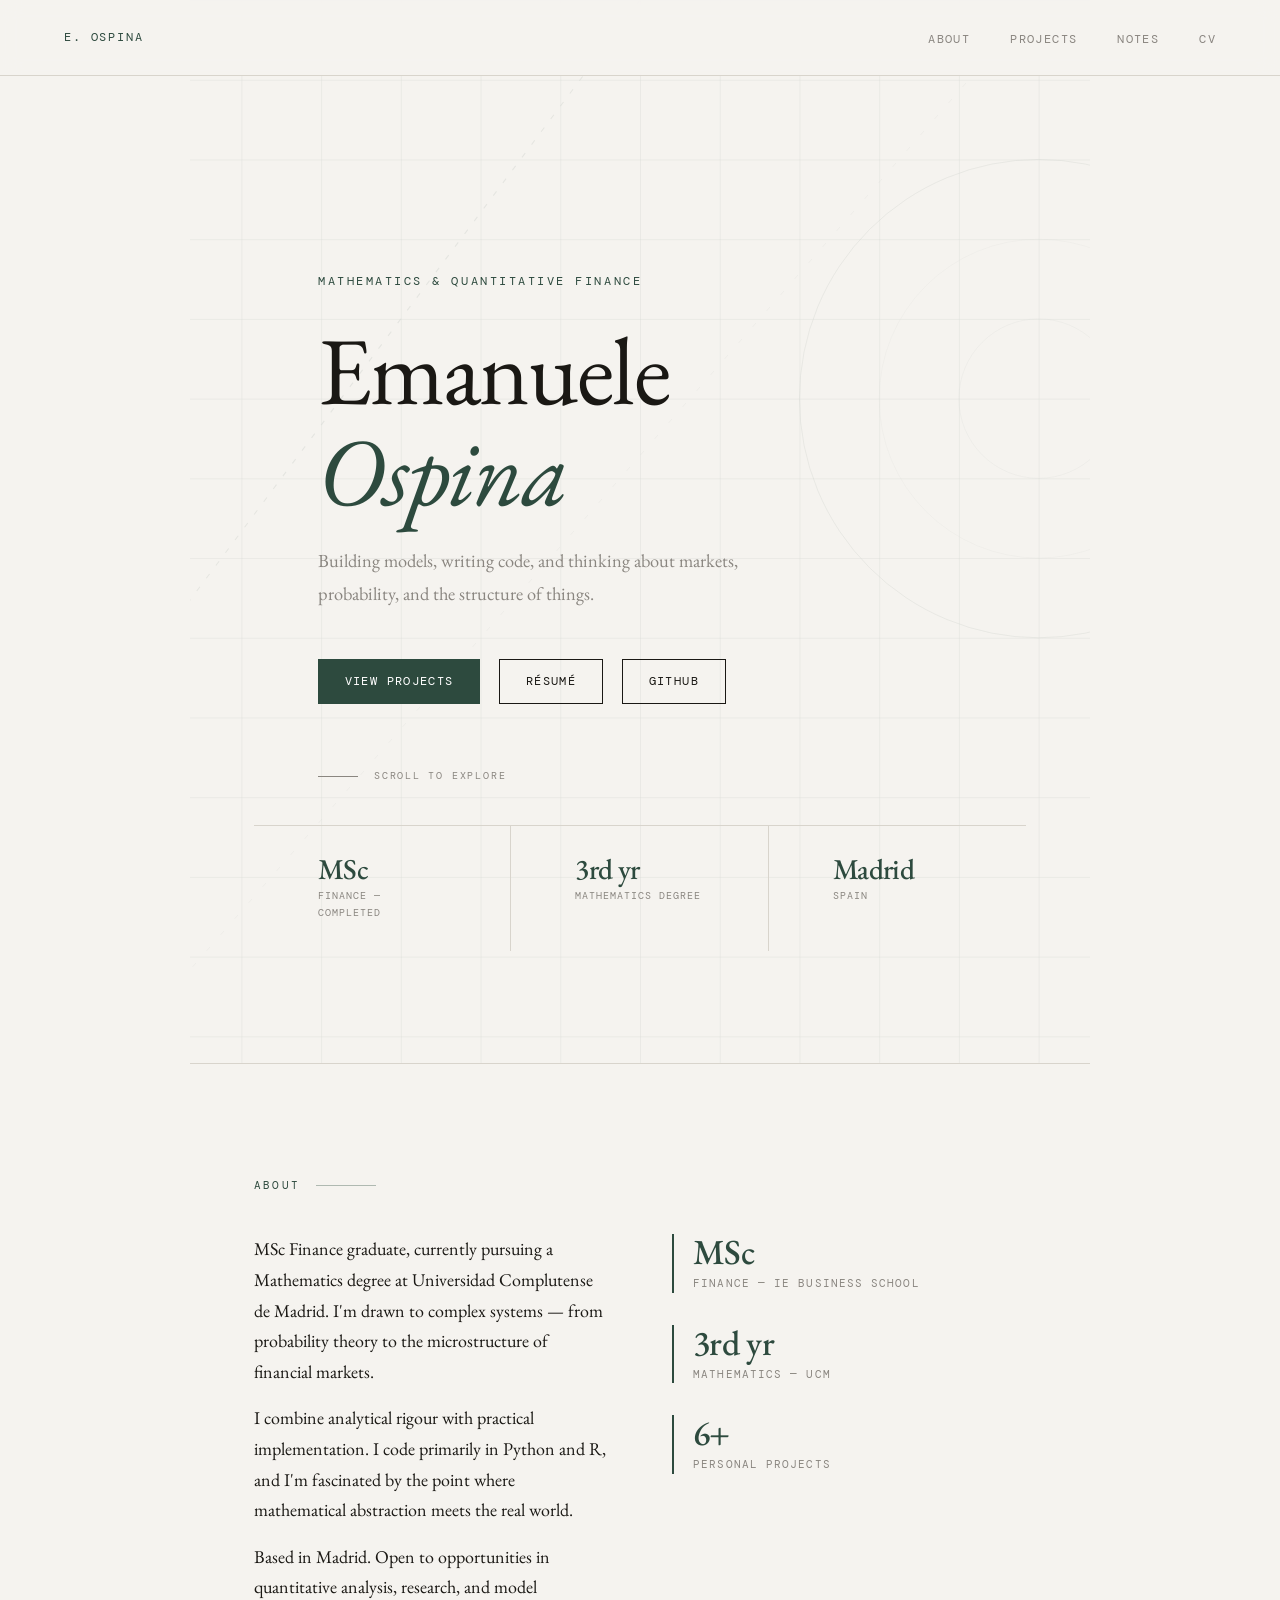
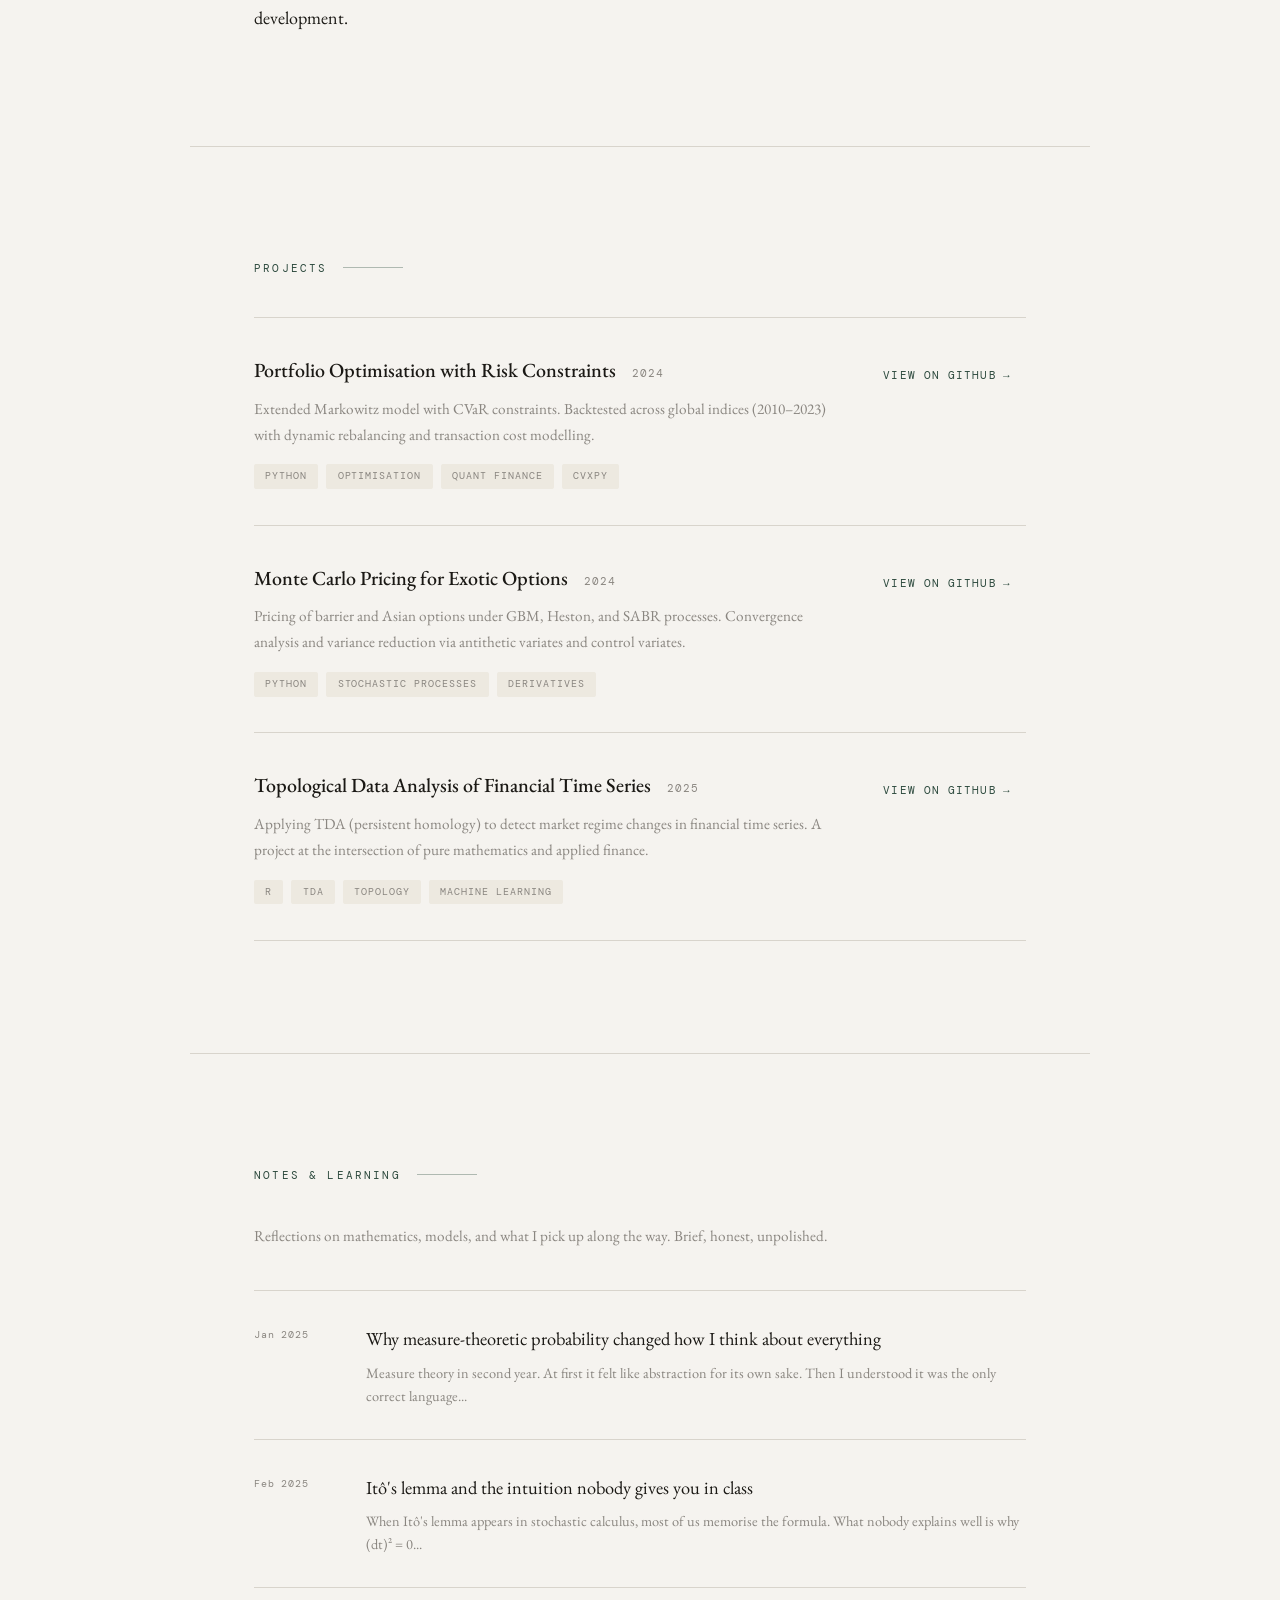
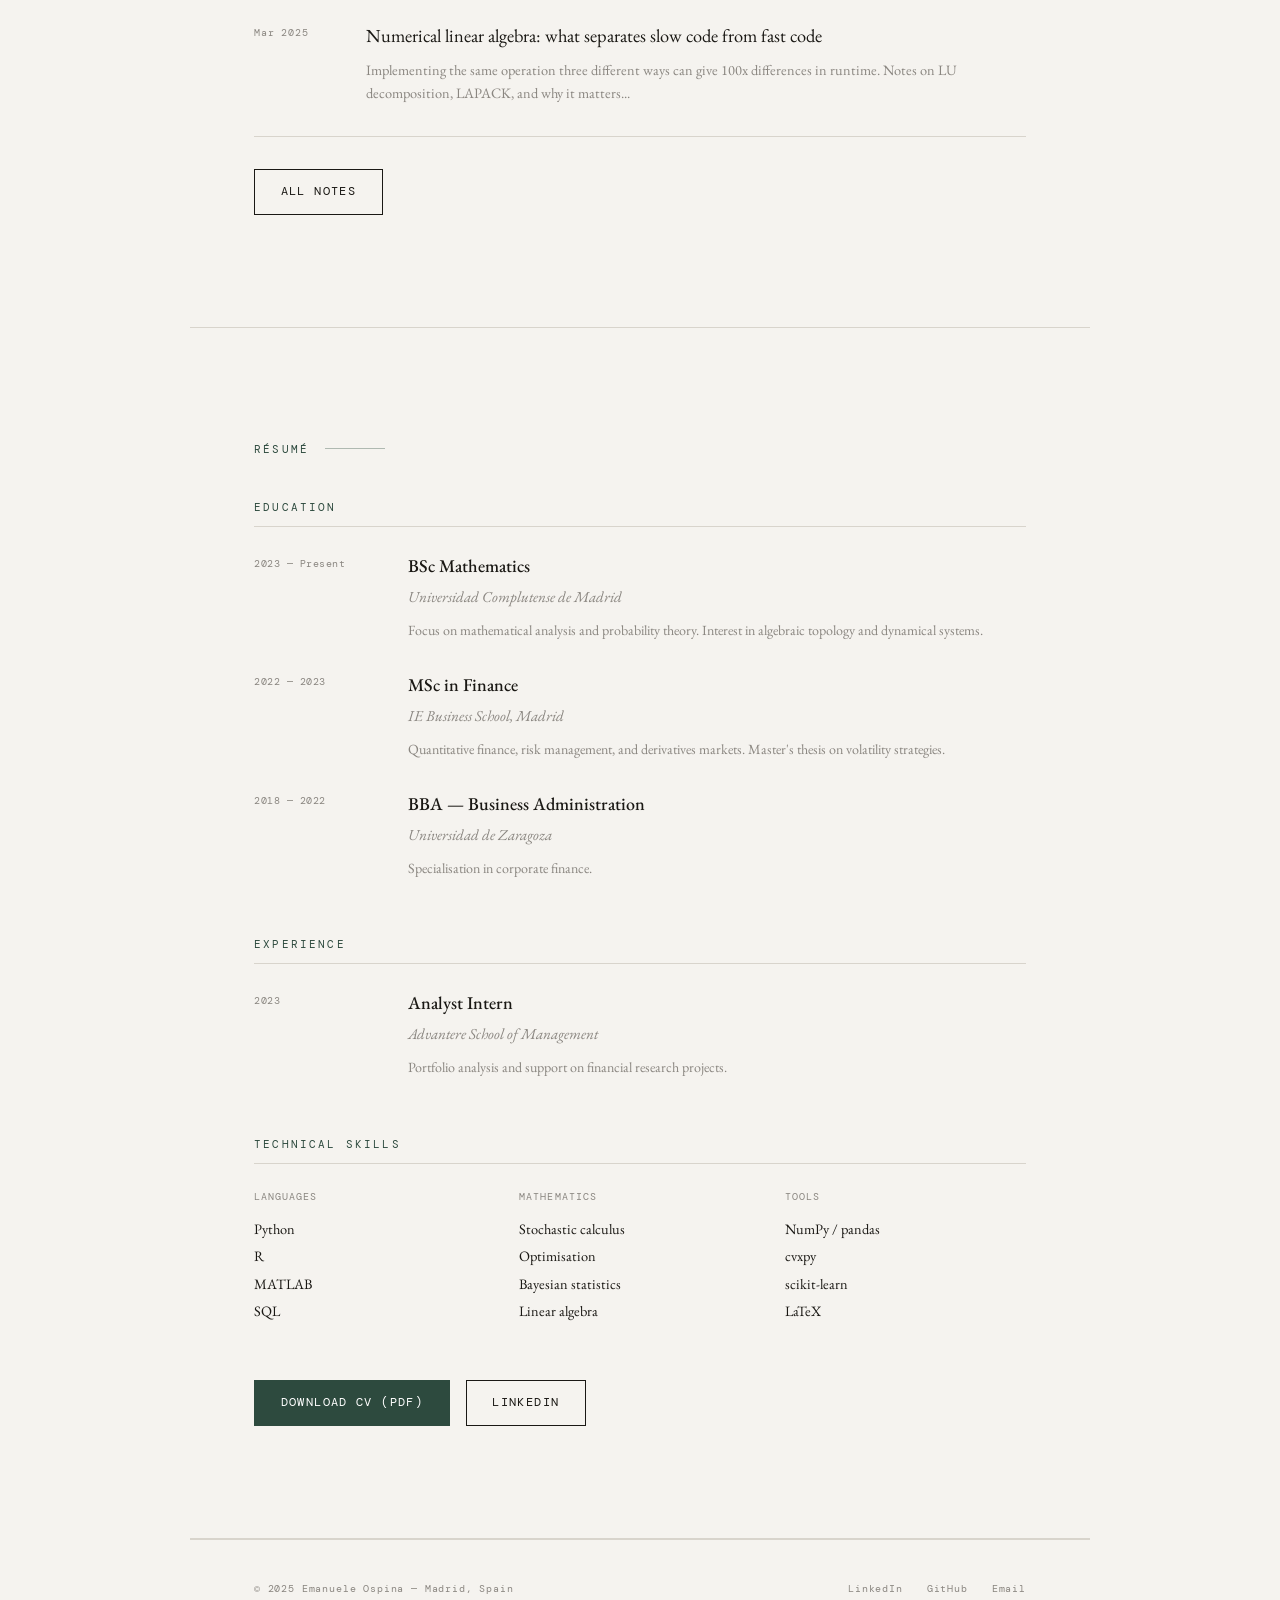
==== index.html @ dd85fdaf "Add files via upload" ====
<!DOCTYPE html>
<html lang="en">
<head>
  <meta charset="UTF-8" />
  <meta name="viewport" content="width=device-width, initial-scale=1.0" />
  <title>Emanuele Ospina — Portfolio</title>
  <link rel="preconnect" href="https://fonts.googleapis.com" />
  <link rel="preconnect" href="https://fonts.gstatic.com" crossorigin />
  <link href="https://fonts.googleapis.com/css2?family=EB+Garamond:ital,wght@0,400;0,500;1,400&family=DM+Mono:wght@300;400&display=swap" rel="stylesheet" />

  <style>
    :root {
      --bg: #f5f3ef;
      --ink: #1a1814;
      --muted: #8a8680;
      --accent: #2d4a3e;
      --border: #d8d4cc;
      --tag-bg: #ede9e0;
    }

    *, *::before, *::after { box-sizing: border-box; margin: 0; padding: 0; }
    html { scroll-behavior: smooth; }

    body {
      background: var(--bg);
      color: var(--ink);
      font-family: 'EB Garamond', Georgia, serif;
      font-size: 18px;
      line-height: 1.7;
      overflow-x: hidden;
    }

    /* ── NAV ── */
    nav {
      position: fixed;
      top: 0; left: 0; right: 0;
      z-index: 100;
      display: flex;
      justify-content: space-between;
      align-items: center;
      padding: 1.4rem 4rem;
      background: rgba(245,243,239,0.88);
      backdrop-filter: blur(10px);
      border-bottom: 1px solid var(--border);
    }

    .nav-logo {
      font-family: 'DM Mono', monospace;
      font-size: 0.78rem;
      letter-spacing: 0.15em;
      text-transform: uppercase;
      color: var(--accent);
      text-decoration: none;
    }

    .nav-links { display: flex; gap: 2.5rem; list-style: none; }

    .nav-links a {
      font-family: 'DM Mono', monospace;
      font-size: 0.72rem;
      letter-spacing: 0.12em;
      text-transform: uppercase;
      color: var(--muted);
      text-decoration: none;
      transition: color 0.25s;
    }

    .nav-links a:hover { color: var(--ink); }

    /* ── HERO ── */
    #hero {
      min-height: 100vh;
      display: grid;
      grid-template-rows: 1fr auto;
      position: relative;
      overflow: hidden;
    }

    .hero-bg {
      position: absolute;
      inset: 0;
      pointer-events: none;
      z-index: 0;
    }

    .hero-bg svg {
      width: 100%;
      height: 100%;
      opacity: 0.16;
    }

    .math-float {
      position: absolute;
      font-family: 'EB Garamond', serif;
      font-style: italic;
      color: var(--accent);
      opacity: 0;
      pointer-events: none;
      animation: floatUp 18s infinite ease-in-out;
      user-select: none;
    }

    @keyframes floatUp {
      0%   { opacity: 0; transform: translateY(0) rotate(-3deg); }
      15%  { opacity: 0.13; }
      80%  { opacity: 0.07; }
      100% { opacity: 0; transform: translateY(-110px) rotate(3deg); }
    }

    .hero-content {
      position: relative;
      z-index: 1;
      display: flex;
      flex-direction: column;
      justify-content: center;
      padding: 10rem 4rem 4rem;
      max-width: 900px;
      margin: 0 auto;
      width: 100%;
    }

    .hero-eyebrow {
      font-family: 'DM Mono', monospace;
      font-size: 0.72rem;
      letter-spacing: 0.22em;
      text-transform: uppercase;
      color: var(--accent);
      margin-bottom: 1.8rem;
      opacity: 0;
      animation: fadeUp 0.8s 0.2s forwards;
    }

    .hero-name {
      font-size: clamp(3.4rem, 7.5vw, 6rem);
      font-weight: 400;
      line-height: 1.05;
      letter-spacing: -0.02em;
      margin-bottom: 1.4rem;
      opacity: 0;
      animation: fadeUp 0.9s 0.4s forwards;
    }

    .hero-name em { font-style: italic; color: var(--accent); }

    .hero-desc {
      font-size: 1.15rem;
      color: var(--muted);
      max-width: 500px;
      line-height: 1.8;
      margin-bottom: 3rem;
      opacity: 0;
      animation: fadeUp 0.9s 0.6s forwards;
    }

    .hero-links {
      display: flex;
      gap: 1.2rem;
      flex-wrap: wrap;
      opacity: 0;
      animation: fadeUp 0.9s 0.8s forwards;
    }

    .hero-scroll {
      position: relative;
      z-index: 1;
      padding: 0 4rem 2.5rem;
      max-width: 900px;
      margin: 0 auto;
      width: 100%;
      opacity: 0;
      animation: fadeIn 1s 1.4s forwards;
    }

    .scroll-line { display: flex; align-items: center; gap: 1rem; }

    .scroll-bar {
      width: 40px;
      height: 1px;
      background: var(--muted);
      position: relative;
      overflow: hidden;
    }

    .scroll-bar::after {
      content: '';
      position: absolute;
      top: 0; left: -100%;
      width: 100%; height: 100%;
      background: var(--accent);
      animation: slideBar 2s 1.6s infinite;
    }

    @keyframes slideBar {
      0%   { left: -100%; }
      100% { left: 100%; }
    }

    .scroll-text {
      font-family: 'DM Mono', monospace;
      font-size: 0.62rem;
      letter-spacing: 0.18em;
      text-transform: uppercase;
      color: var(--muted);
    }

    .hero-stats {
      position: relative;
      z-index: 1;
      border-top: 1px solid var(--border);
      display: grid;
      grid-template-columns: repeat(3, 1fr);
      max-width: 900px;
      margin: 0 auto;
      width: 100%;
      opacity: 0;
      animation: fadeIn 1s 1.1s forwards;
    }

    .hero-stat {
      padding: 1.8rem 4rem;
      border-right: 1px solid var(--border);
    }

    .hero-stat:last-child { border-right: none; }

    .hero-stat-num {
      font-size: 1.8rem;
      font-weight: 500;
      color: var(--accent);
      letter-spacing: -0.02em;
      line-height: 1;
      margin-bottom: 0.3rem;
    }

    .hero-stat-label {
      font-family: 'DM Mono', monospace;
      font-size: 0.62rem;
      letter-spacing: 0.1em;
      text-transform: uppercase;
      color: var(--muted);
    }

    @keyframes fadeUp {
      from { opacity: 0; transform: translateY(20px); }
      to   { opacity: 1; transform: translateY(0); }
    }

    @keyframes fadeIn {
      from { opacity: 0; }
      to   { opacity: 1; }
    }

    /* ── SECTIONS ── */
    section {
      padding: 7rem 4rem;
      max-width: 900px;
      margin: 0 auto;
    }

    .label {
      font-family: 'DM Mono', monospace;
      font-size: 0.68rem;
      letter-spacing: 0.2em;
      text-transform: uppercase;
      color: var(--accent);
      margin-bottom: 2.5rem;
      display: flex;
      align-items: center;
      gap: 1rem;
    }

    .label::after {
      content: '';
      display: block;
      height: 1px;
      width: 60px;
      background: var(--accent);
      opacity: 0.35;
    }

    .divider {
      border: none;
      border-top: 1px solid var(--border);
      max-width: 900px;
      margin: 0 auto;
    }

    /* ── ABOUT ── */
    .about-grid {
      display: grid;
      grid-template-columns: 1fr 1fr;
      gap: 4rem;
      align-items: start;
    }

    .about-text p { margin-bottom: 1rem; }
    .about-text p:last-child { margin-bottom: 0; }

    .about-stats { display: flex; flex-direction: column; gap: 2rem; }

    .stat-item { border-left: 2px solid var(--accent); padding-left: 1.2rem; }

    .stat-num {
      font-size: 2.2rem;
      font-weight: 500;
      line-height: 1;
      color: var(--accent);
      letter-spacing: -0.02em;
    }

    .stat-label {
      font-family: 'DM Mono', monospace;
      font-size: 0.68rem;
      letter-spacing: 0.1em;
      text-transform: uppercase;
      color: var(--muted);
      margin-top: 0.3rem;
    }

    /* ── PROJECTS ── */
    .projects-list { display: flex; flex-direction: column; }

    .project-card {
      border-top: 1px solid var(--border);
      padding: 2.2rem 0;
      display: grid;
      grid-template-columns: 1fr auto;
      gap: 2rem;
      align-items: start;
    }

    .project-card:last-child { border-bottom: 1px solid var(--border); }
    .project-card:hover .project-title { color: var(--accent); }

    .project-header {
      display: flex;
      align-items: baseline;
      gap: 1rem;
      margin-bottom: 0.6rem;
      flex-wrap: wrap;
    }

    .project-title { font-size: 1.25rem; font-weight: 500; transition: color 0.2s; }

    .project-year {
      font-family: 'DM Mono', monospace;
      font-size: 0.68rem;
      color: var(--muted);
      letter-spacing: 0.1em;
    }

    .project-desc { color: var(--muted); font-size: 0.95rem; line-height: 1.7; margin-bottom: 1rem; }

    .tags { display: flex; gap: 0.5rem; flex-wrap: wrap; }

    .tag {
      font-family: 'DM Mono', monospace;
      font-size: 0.62rem;
      letter-spacing: 0.1em;
      text-transform: uppercase;
      padding: 0.25rem 0.7rem;
      background: var(--tag-bg);
      color: var(--muted);
      border-radius: 2px;
    }

    .project-link {
      font-family: 'DM Mono', monospace;
      font-size: 0.68rem;
      letter-spacing: 0.1em;
      text-transform: uppercase;
      color: var(--accent);
      text-decoration: none;
      white-space: nowrap;
      margin-top: 0.3rem;
      display: inline-flex;
      align-items: center;
      gap: 0.4rem;
      border: 1px solid transparent;
      padding: 0.45rem 0.9rem;
      transition: all 0.2s;
    }

    .project-link:hover { gap: 0.8rem; border-color: var(--accent); }
    .project-link::after { content: '→'; }

    /* ── WRITINGS ── */
    .writings-list { display: flex; flex-direction: column; }

    .writing-card {
      border-top: 1px solid var(--border);
      padding: 2rem 0;
      display: grid;
      grid-template-columns: auto 1fr;
      gap: 2rem;
      align-items: start;
      cursor: pointer;
      transition: padding-left 0.25s;
    }

    .writing-card:hover { padding-left: 0.6rem; }
    .writing-card:last-child { border-bottom: 1px solid var(--border); }

    .writing-date {
      font-family: 'DM Mono', monospace;
      font-size: 0.65rem;
      letter-spacing: 0.08em;
      color: var(--muted);
      white-space: nowrap;
      padding-top: 0.2rem;
      min-width: 80px;
    }

    .writing-title { font-size: 1.15rem; font-weight: 400; margin-bottom: 0.4rem; transition: color 0.2s; }
    .writing-card:hover .writing-title { color: var(--accent); }
    .writing-excerpt { font-size: 0.9rem; color: var(--muted); line-height: 1.6; }

    /* ── MODAL ── */
    .modal-overlay {
      position: fixed;
      inset: 0;
      background: rgba(26,24,20,0.65);
      z-index: 200;
      display: flex;
      align-items: center;
      justify-content: center;
      padding: 2rem;
      opacity: 0;
      pointer-events: none;
      transition: opacity 0.3s;
    }

    .modal-overlay.open { opacity: 1; pointer-events: all; }

    .modal {
      background: var(--bg);
      max-width: 680px;
      width: 100%;
      max-height: 82vh;
      overflow-y: auto;
      padding: 3.5rem;
      position: relative;
      transform: translateY(24px);
      transition: transform 0.3s;
    }

    .modal-overlay.open .modal { transform: translateY(0); }

    .modal-close {
      position: absolute;
      top: 1.5rem; right: 1.5rem;
      background: none;
      border: none;
      font-family: 'DM Mono', monospace;
      font-size: 0.7rem;
      letter-spacing: 0.1em;
      text-transform: uppercase;
      color: var(--muted);
      cursor: pointer;
      transition: color 0.2s;
    }

    .modal-close:hover { color: var(--ink); }
    .modal-label { font-family: 'DM Mono', monospace; font-size: 0.65rem; letter-spacing: 0.15em; text-transform: uppercase; color: var(--accent); margin-bottom: 0.8rem; }
    .modal-title { font-size: 2rem; font-weight: 400; margin-bottom: 0.5rem; line-height: 1.2; }
    .modal-meta { font-family: 'DM Mono', monospace; font-size: 0.65rem; color: var(--muted); margin-bottom: 2rem; letter-spacing: 0.08em; }
    .modal-body { font-size: 1rem; line-height: 1.8; color: var(--ink); }
    .modal-body p { margin-bottom: 1rem; }
    .modal-body h3 { font-size: 1.1rem; font-weight: 500; margin: 1.8rem 0 0.6rem; }

    /* ── CV ── */
    .cv-section { margin-bottom: 3.5rem; }

    .cv-section-title {
      font-family: 'DM Mono', monospace;
      font-size: 0.68rem;
      letter-spacing: 0.2em;
      text-transform: uppercase;
      color: var(--accent);
      border-bottom: 1px solid var(--border);
      padding-bottom: 0.6rem;
      margin-bottom: 1.5rem;
    }

    .cv-entry { display: grid; grid-template-columns: 130px 1fr; gap: 1.5rem; margin-bottom: 1.8rem; }
    .cv-period { font-family: 'DM Mono', monospace; font-size: 0.65rem; color: var(--muted); letter-spacing: 0.05em; padding-top: 0.2rem; }
    .cv-role { font-weight: 500; margin-bottom: 0.2rem; }
    .cv-org { font-style: italic; color: var(--muted); font-size: 0.95rem; margin-bottom: 0.5rem; }
    .cv-detail { font-size: 0.88rem; color: var(--muted); line-height: 1.6; }

    .skills-grid { display: grid; grid-template-columns: repeat(3, 1fr); gap: 1.5rem; }
    .skill-group-title { font-family: 'DM Mono', monospace; font-size: 0.65rem; letter-spacing: 0.1em; text-transform: uppercase; color: var(--muted); margin-bottom: 0.6rem; }
    .skill-list { font-size: 0.9rem; line-height: 1.9; color: var(--ink); }

    /* ── BUTTONS ── */
    .btn {
      font-family: 'DM Mono', monospace;
      font-size: 0.72rem;
      letter-spacing: 0.12em;
      text-transform: uppercase;
      padding: 0.75rem 1.6rem;
      border: 1px solid var(--ink);
      color: var(--ink);
      text-decoration: none;
      transition: all 0.25s;
      cursor: pointer;
      background: transparent;
      display: inline-block;
    }

    .btn:hover { background: var(--ink); color: var(--bg); }
    .btn.filled { background: var(--accent); border-color: var(--accent); color: #fff; }
    .btn.filled:hover { background: var(--ink); border-color: var(--ink); }

    /* ── FOOTER ── */
    footer {
      border-top: 1px solid var(--border);
      padding: 2.5rem 4rem;
      display: flex;
      justify-content: space-between;
      align-items: center;
      max-width: 900px;
      margin: 0 auto;
    }

    .footer-copy { font-family: 'DM Mono', monospace; font-size: 0.65rem; color: var(--muted); letter-spacing: 0.08em; }
    .footer-links { display: flex; gap: 1.5rem; }
    .footer-links a { font-family: 'DM Mono', monospace; font-size: 0.65rem; color: var(--muted); text-decoration: none; letter-spacing: 0.08em; transition: color 0.2s; }
    .footer-links a:hover { color: var(--ink); }

    /* ── REVEAL ── */
    .reveal { opacity: 0; transform: translateY(22px); transition: opacity 0.65s ease, transform 0.65s ease; }
    .reveal.visible { opacity: 1; transform: translateY(0); }

    /* ── RESPONSIVE ── */
    @media (max-width: 680px) {
      nav { padding: 1.2rem 1.5rem; }
      section { padding: 5rem 1.5rem; }
      .hero-content { padding: 9rem 1.5rem 2rem; }
      .hero-stats { grid-template-columns: 1fr 1fr; }
      .hero-stat { padding: 1.5rem; }
      .hero-stat:nth-child(3) { grid-column: span 2; }
      .hero-scroll { padding: 0 1.5rem 2rem; }
      .about-grid { grid-template-columns: 1fr; }
      .skills-grid { grid-template-columns: 1fr 1fr; }
      .cv-entry { grid-template-columns: 1fr; gap: 0.2rem; }
      footer { flex-direction: column; gap: 1rem; padding: 2rem 1.5rem; text-align: center; }
    }
  </style>
</head>
<body>

<!-- NAV -->
<nav>
  <a href="#hero" class="nav-logo">E. Ospina</a>
  <ul class="nav-links">
    <li><a href="#about">About</a></li>
    <li><a href="#projects">Projects</a></li>
    <li><a href="#notes">Notes</a></li>
    <li><a href="#cv">CV</a></li>
  </ul>
</nav>

<!-- HERO -->
<section id="hero">

  <div class="hero-bg">
    <svg viewBox="0 0 1200 800" preserveAspectRatio="xMidYMid slice" xmlns="http://www.w3.org/2000/svg">
      <defs>
        <pattern id="grid" width="60" height="60" patternUnits="userSpaceOnUse">
          <path d="M 60 0 L 0 0 0 60" fill="none" stroke="#2d4a3e" stroke-width="0.5"/>
        </pattern>
      </defs>
      <rect width="100%" height="100%" fill="url(#grid)" />
      <line x1="0" y1="800" x2="600" y2="0" stroke="#2d4a3e" stroke-width="0.8" stroke-dasharray="4 8" opacity="0.5"/>
      <line x1="200" y1="800" x2="900" y2="0" stroke="#2d4a3e" stroke-width="0.5" stroke-dasharray="4 12" opacity="0.3"/>
      <circle cx="900" cy="300" r="180" fill="none" stroke="#2d4a3e" stroke-width="0.6" opacity="0.5"/>
      <circle cx="900" cy="300" r="120" fill="none" stroke="#2d4a3e" stroke-width="0.4" opacity="0.3"/>
      <circle cx="900" cy="300" r="60"  fill="none" stroke="#2d4a3e" stroke-width="0.4" opacity="0.4"/>
    </svg>
  </div>

  <!-- Floating math symbols -->
  <div class="math-float" style="font-size:2.2rem; left:72%; top:30%; animation-delay:0s;  animation-duration:20s;">∫</div>
  <div class="math-float" style="font-size:1.6rem; left:80%; top:55%; animation-delay:4s;  animation-duration:22s;">σ</div>
  <div class="math-float" style="font-size:1.4rem; left:65%; top:65%; animation-delay:8s;  animation-duration:18s;">∂</div>
  <div class="math-float" style="font-size:2rem;   left:85%; top:20%; animation-delay:2s;  animation-duration:25s;">Σ</div>
  <div class="math-float" style="font-size:1.3rem; left:60%; top:45%; animation-delay:12s; animation-duration:19s;">μ</div>
  <div class="math-float" style="font-size:1.8rem; left:75%; top:75%; animation-delay:6s;  animation-duration:21s;">λ</div>
  <div class="math-float" style="font-size:1.2rem; left:88%; top:70%; animation-delay:10s; animation-duration:23s;">∇</div>

  <div class="hero-content">
    <div class="hero-eyebrow">Mathematics &amp; Quantitative Finance</div>
    <h1 class="hero-name">Emanuele<br><em>Ospina</em></h1>
    <p class="hero-desc">
      Building models, writing code, and thinking about markets, probability, and the structure of things.
    </p>
    <div class="hero-links">
      <a href="#projects" class="btn filled">View Projects</a>
      <a href="#cv" class="btn">Résumé</a>
      <a href="https://github.com/manu7zgz" target="_blank" class="btn">GitHub</a>
    </div>
  </div>

  <div class="hero-scroll">
    <div class="scroll-line">
      <div class="scroll-bar"></div>
      <span class="scroll-text">Scroll to explore</span>
    </div>
  </div>

  <div class="hero-stats">
    <div class="hero-stat">
      <div class="hero-stat-num">MSc</div>
      <div class="hero-stat-label">Finance — Completed</div>
    </div>
    <div class="hero-stat">
      <div class="hero-stat-num">3rd yr</div>
      <div class="hero-stat-label">Mathematics Degree</div>
    </div>
    <div class="hero-stat">
      <div class="hero-stat-num">Madrid</div>
      <div class="hero-stat-label">Spain</div>
    </div>
  </div>
</section>

<hr class="divider" />

<!-- ABOUT -->
<section id="about">
  <div class="label reveal">About</div>
  <div class="about-grid">
    <div class="about-text reveal">
      <p>MSc Finance graduate, currently pursuing a Mathematics degree at Universidad Complutense de Madrid. I'm drawn to complex systems — from probability theory to the microstructure of financial markets.</p>
      <p>I combine analytical rigour with practical implementation. I code primarily in Python and R, and I'm fascinated by the point where mathematical abstraction meets the real world.</p>
      <p>Based in Madrid. Open to opportunities in quantitative analysis, research, and model development.</p>
    </div>
    <div class="about-stats reveal">
      <div class="stat-item">
        <div class="stat-num">MSc</div>
        <div class="stat-label">Finance — IE Business School</div>
      </div>
      <div class="stat-item">
        <div class="stat-num">3rd yr</div>
        <div class="stat-label">Mathematics — UCM</div>
      </div>
      <div class="stat-item">
        <div class="stat-num">6+</div>
        <div class="stat-label">Personal projects</div>
      </div>
    </div>
  </div>
</section>

<hr class="divider" />

<!-- PROJECTS -->
<section id="projects">
  <div class="label reveal">Projects</div>
  <div class="projects-list">

    <div class="project-card reveal">
      <div>
        <div class="project-header">
          <span class="project-title">Portfolio Optimisation with Risk Constraints</span>
          <span class="project-year">2024</span>
        </div>
        <p class="project-desc">Extended Markowitz model with CVaR constraints. Backtested across global indices (2010–2023) with dynamic rebalancing and transaction cost modelling.</p>
        <div class="tags">
          <span class="tag">Python</span>
          <span class="tag">Optimisation</span>
          <span class="tag">Quant Finance</span>
          <span class="tag">cvxpy</span>
        </div>
      </div>
      <!-- 🔗 Change href to your actual project URL or GitHub repo -->
      <a href="https://github.com/manu7zgz" target="_blank" class="project-link">View on GitHub</a>
    </div>

    <div class="project-card reveal">
      <div>
        <div class="project-header">
          <span class="project-title">Monte Carlo Pricing for Exotic Options</span>
          <span class="project-year">2024</span>
        </div>
        <p class="project-desc">Pricing of barrier and Asian options under GBM, Heston, and SABR processes. Convergence analysis and variance reduction via antithetic variates and control variates.</p>
        <div class="tags">
          <span class="tag">Python</span>
          <span class="tag">Stochastic Processes</span>
          <span class="tag">Derivatives</span>
        </div>
      </div>
      <a href="https://github.com/manu7zgz" target="_blank" class="project-link">View on GitHub</a>
    </div>

    <div class="project-card reveal">
      <div>
        <div class="project-header">
          <span class="project-title">Topological Data Analysis of Financial Time Series</span>
          <span class="project-year">2025</span>
        </div>
        <p class="project-desc">Applying TDA (persistent homology) to detect market regime changes in financial time series. A project at the intersection of pure mathematics and applied finance.</p>
        <div class="tags">
          <span class="tag">R</span>
          <span class="tag">TDA</span>
          <span class="tag">Topology</span>
          <span class="tag">Machine Learning</span>
        </div>
      </div>
      <a href="https://github.com/manu7zgz" target="_blank" class="project-link">View on GitHub</a>
    </div>

  </div>
</section>

<hr class="divider" />

<!-- NOTES -->
<section id="notes">
  <div class="label reveal">Notes &amp; Learning</div>
  <p class="reveal" style="color: var(--muted); margin-bottom: 2.5rem; font-size: 0.95rem;">
    Reflections on mathematics, models, and what I pick up along the way. Brief, honest, unpolished.
  </p>
  <div class="writings-list">

    <div class="writing-card reveal" onclick="openModal('nota1')">
      <div class="writing-date">Jan 2025</div>
      <div>
        <div class="writing-title">Why measure-theoretic probability changed how I think about everything</div>
        <p class="writing-excerpt">Measure theory in second year. At first it felt like abstraction for its own sake. Then I understood it was the only correct language...</p>
      </div>
    </div>

    <div class="writing-card reveal" onclick="openModal('nota2')">
      <div class="writing-date">Feb 2025</div>
      <div>
        <div class="writing-title">Itô's lemma and the intuition nobody gives you in class</div>
        <p class="writing-excerpt">When Itô's lemma appears in stochastic calculus, most of us memorise the formula. What nobody explains well is why (dt)² = 0...</p>
      </div>
    </div>

    <div class="writing-card reveal" onclick="openModal('nota3')">
      <div class="writing-date">Mar 2025</div>
      <div>
        <div class="writing-title">Numerical linear algebra: what separates slow code from fast code</div>
        <p class="writing-excerpt">Implementing the same operation three different ways can give 100x differences in runtime. Notes on LU decomposition, LAPACK, and why it matters...</p>
      </div>
    </div>

  </div>
  <div class="reveal" style="margin-top: 2rem;">
    <a href="#" class="btn">All notes</a>
  </div>
</section>

<hr class="divider" />

<!-- CV -->
<section id="cv">
  <div class="label reveal">Résumé</div>

  <div class="cv-section reveal">
    <div class="cv-section-title">Education</div>

    <div class="cv-entry">
      <div class="cv-period">2023 — Present</div>
      <div>
        <div class="cv-role">BSc Mathematics</div>
        <div class="cv-org">Universidad Complutense de Madrid</div>
        <div class="cv-detail">Focus on mathematical analysis and probability theory. Interest in algebraic topology and dynamical systems.</div>
      </div>
    </div>

    <div class="cv-entry">
      <div class="cv-period">2022 — 2023</div>
      <div>
        <div class="cv-role">MSc in Finance</div>
        <div class="cv-org">IE Business School, Madrid</div>
        <div class="cv-detail">Quantitative finance, risk management, and derivatives markets. Master's thesis on volatility strategies.</div>
      </div>
    </div>

    <div class="cv-entry">
      <div class="cv-period">2018 — 2022</div>
      <div>
        <div class="cv-role">BBA — Business Administration</div>
        <div class="cv-org">Universidad de Zaragoza</div>
        <div class="cv-detail">Specialisation in corporate finance.</div>
      </div>
    </div>
  </div>

  <div class="cv-section reveal">
    <div class="cv-section-title">Experience</div>
    <div class="cv-entry">
      <div class="cv-period">2023</div>
      <div>
        <div class="cv-role">Analyst Intern</div>
        <div class="cv-org">Advantere School of Management</div>
        <div class="cv-detail">Portfolio analysis and support on financial research projects.</div>
      </div>
    </div>
  </div>

  <div class="cv-section reveal">
    <div class="cv-section-title">Technical Skills</div>
    <div class="skills-grid">
      <div>
        <div class="skill-group-title">Languages</div>
        <div class="skill-list">Python<br>R<br>MATLAB<br>SQL</div>
      </div>
      <div>
        <div class="skill-group-title">Mathematics</div>
        <div class="skill-list">Stochastic calculus<br>Optimisation<br>Bayesian statistics<br>Linear algebra</div>
      </div>
      <div>
        <div class="skill-group-title">Tools</div>
        <div class="skill-list">NumPy / pandas<br>cvxpy<br>scikit-learn<br>LaTeX</div>
      </div>
    </div>
  </div>

  <div class="reveal" style="margin-top: 2.5rem; display: flex; gap: 1rem; flex-wrap: wrap;">
    <!-- 🔗 Change href to your actual CV PDF path -->
    <a href="cv.pdf" class="btn filled">Download CV (PDF)</a>
    <a href="https://linkedin.com/in/emanuele-ospina-castellanos/" target="_blank" class="btn">LinkedIn</a>
  </div>
</section>

<hr class="divider" />

<footer>
  <div class="footer-copy">© 2025 Emanuele Ospina — Madrid, Spain</div>
  <div class="footer-links">
    <a href="https://linkedin.com/in/emanuele-ospina-castellanos/" target="_blank">LinkedIn</a>
    <a href="https://github.com/manu7zgz" target="_blank">GitHub</a>
    <a href="mailto:emanuele532@gmail.com">Email</a>
  </div>
</footer>

<!-- MODAL (Notes) -->
<div class="modal-overlay" id="modalOverlay" onclick="closeModalOutside(event)">
  <div class="modal">
    <button class="modal-close" onclick="closeModal()">Close ×</button>
    <div id="modalBody"></div>
  </div>
</div>

<script>
  // ── Scroll reveal ──
  const reveals = document.querySelectorAll('.reveal');
  const obs = new IntersectionObserver((entries) => {
    entries.forEach((e, i) => {
      if (e.isIntersecting) {
        setTimeout(() => e.target.classList.add('visible'), i * 60);
        obs.unobserve(e.target);
      }
    });
  }, { threshold: 0.08 });
  reveals.forEach(el => obs.observe(el));

  // ── Notes content ──
  const notes = {
    nota1: {
      label: 'Class note',
      date: 'January 2025',
      title: 'Why measure-theoretic probability changed how I think about everything',
      body: `
        <p>When second-year mathematics starts with measure theory, the natural reaction is resistance. Why do we need sigma-algebras if we already had classical probability? I thought exactly that for the first three weeks.</p>
        <h3>The problem with naive probability</h3>
        <p>The probability we learn first works on finite or discrete spaces. When we move to continuous random variables, we start doing things we can't properly justify: integrating "over all reals", assigning zero probability to a single point but not to an interval...</p>
        <p>Measure theory fixes this at the root. A probability measure is a function μ from subsets of the sample space to [0,1] satisfying σ-additivity. It sounds dry, but it's the only way to do things correctly.</p>
        <h3>Why it matters in finance</h3>
        <p>The fundamental theorem of asset pricing says that no-arbitrage holds if and only if there exists an equivalent probability measure (the risk-neutral measure Q) under which discounted prices are martingales. Without measure theory, that sentence means nothing. With it, everything clicks.</p>
      `
    },
    nota2: {
      label: 'Class note',
      date: 'February 2025',
      title: "Itô's lemma and the intuition nobody gives you in class",
      body: `
        <p>Itô's lemma is the central result of stochastic calculus. If X follows an Itô process and we have a function f(t, X), the lemma tells us how f behaves. The formula includes an extra term that doesn't exist in ordinary calculus: the second-order term (1/2)·f″·σ²·dt.</p>
        <h3>Why does that term appear?</h3>
        <p>In classical calculus, when we do a Taylor expansion we discard terms of order ≥ 2 because (dx)² → 0 as dx → 0. But for Brownian motion, the quadratic variation is non-zero: (dW)² = dt in the L² sense.</p>
        <p>This is the essence. Brownian motion oscillates so rapidly that its square accumulates finite variation. We cannot discard it.</p>
        <h3>The immediate application</h3>
        <p>If a stock price follows GBM: dS = μS dt + σS dW, and we want to model the log-price Z = ln(S), we apply Itô and get dZ = (μ − σ²/2)dt + σdW. That −σ²/2 is the Itô correction. Without understanding it, Black-Scholes looks like magic. With it, it's a direct consequence.</p>
      `
    },
    nota3: {
      label: 'Technical note',
      date: 'March 2025',
      title: 'Numerical linear algebra: what separates slow code from fast code',
      body: `
        <p>I implemented the same LU factorisation three ways: plain Python loops, NumPy, and scipy.linalg.lu. Timings for a 1000×1000 matrix: 47 seconds, 0.8 seconds, 0.09 seconds. A factor of over 500x between worst and best.</p>
        <h3>Why implementation matters</h3>
        <p>NumPy and SciPy call LAPACK/BLAS routines written in Fortran and C, optimised to exploit CPU cache and SIMD vector operations. Plain Python can't compete because of per-operation interpreter overhead.</p>
        <h3>Practical lesson</h3>
        <p>When I build portfolio optimisation models or simulate price paths, matrices can get large. A bad implementation choice can mean the difference between a script that runs in seconds and one that runs for hours.</p>
        <p>The rule I follow now: never implement from scratch what already exists in scipy. And if you need more speed, look at JAX or Numba before rewriting in C.</p>
      `
    }
  };

  function openModal(id) {
    const note = notes[id];
    if (!note) return;
    document.getElementById('modalBody').innerHTML = `
      <div class="modal-label">${note.label}</div>
      <h2 class="modal-title">${note.title}</h2>
      <div class="modal-meta">${note.date}</div>
      <div class="modal-body">${note.body}</div>
    `;
    document.getElementById('modalOverlay').classList.add('open');
    document.body.style.overflow = 'hidden';
  }

  function closeModal() {
    document.getElementById('modalOverlay').classList.remove('open');
    document.body.style.overflow = '';
  }

  function closeModalOutside(e) {
    if (e.target === document.getElementById('modalOverlay')) closeModal();
  }

  document.addEventListener('keydown', e => { if (e.key === 'Escape') closeModal(); });
</script>
</body>
</html>
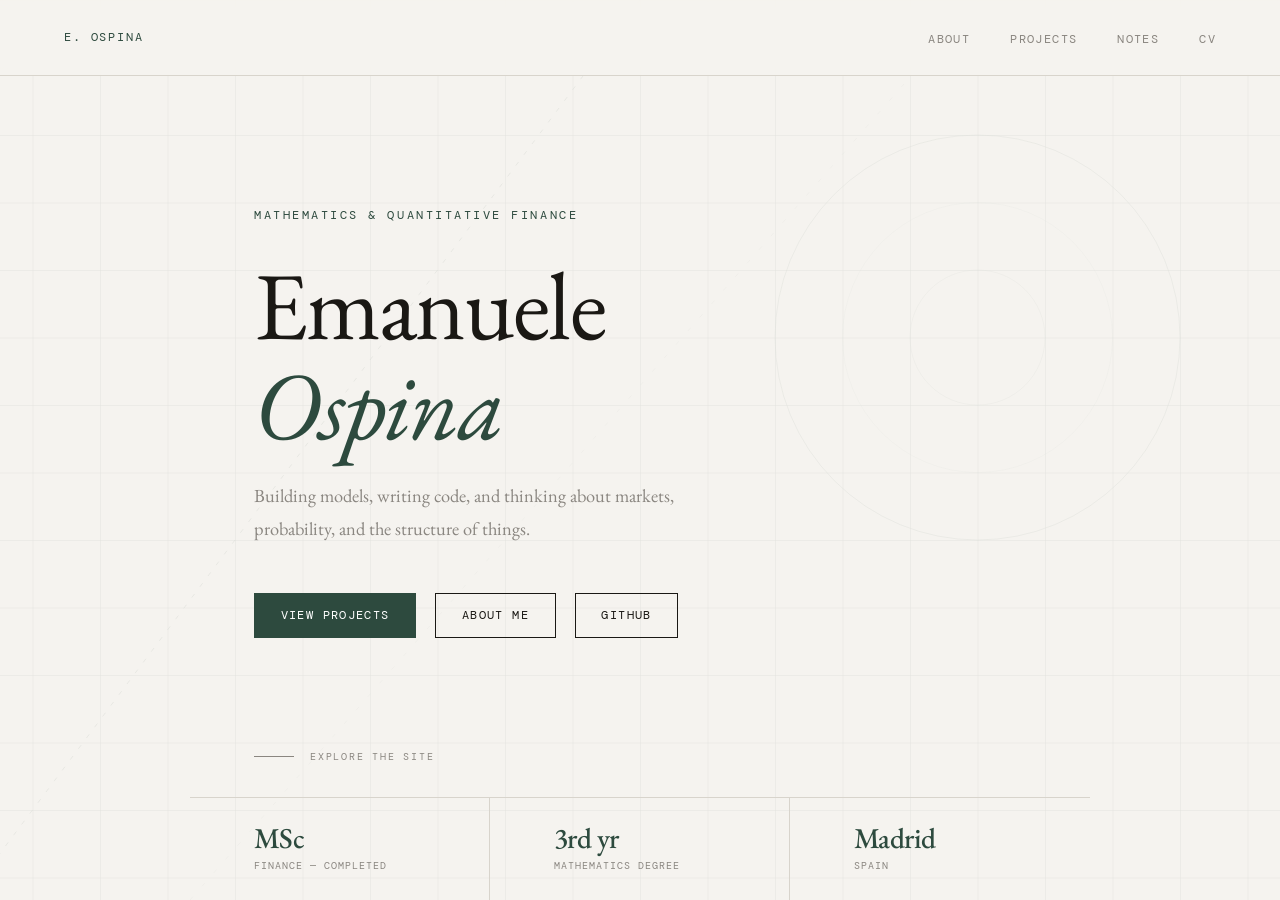
==== commit d608fbfa: "Add files via upload" ====
--- a/index.html
+++ b/index.html
@@ -3,71 +3,12 @@
 <head>
   <meta charset="UTF-8" />
   <meta name="viewport" content="width=device-width, initial-scale=1.0" />
-  <title>Emanuele Ospina — Portfolio</title>
-  <link rel="preconnect" href="https://fonts.googleapis.com" />
-  <link rel="preconnect" href="https://fonts.gstatic.com" crossorigin />
-  <link href="https://fonts.googleapis.com/css2?family=EB+Garamond:ital,wght@0,400;0,500;1,400&family=DM+Mono:wght@300;400&display=swap" rel="stylesheet" />
-
+  <title>Emanuele Ospina</title>
+  <link rel="stylesheet" href="shared.css" />
   <style>
-    :root {
-      --bg: #f5f3ef;
-      --ink: #1a1814;
-      --muted: #8a8680;
-      --accent: #2d4a3e;
-      --border: #d8d4cc;
-      --tag-bg: #ede9e0;
-    }
-
-    *, *::before, *::after { box-sizing: border-box; margin: 0; padding: 0; }
-    html { scroll-behavior: smooth; }
-
-    body {
-      background: var(--bg);
-      color: var(--ink);
-      font-family: 'EB Garamond', Georgia, serif;
-      font-size: 18px;
-      line-height: 1.7;
-      overflow-x: hidden;
-    }
-
-    /* ── NAV ── */
-    nav {
-      position: fixed;
-      top: 0; left: 0; right: 0;
-      z-index: 100;
-      display: flex;
-      justify-content: space-between;
-      align-items: center;
-      padding: 1.4rem 4rem;
-      background: rgba(245,243,239,0.88);
-      backdrop-filter: blur(10px);
-      border-bottom: 1px solid var(--border);
-    }
-
-    .nav-logo {
-      font-family: 'DM Mono', monospace;
-      font-size: 0.78rem;
-      letter-spacing: 0.15em;
-      text-transform: uppercase;
-      color: var(--accent);
-      text-decoration: none;
-    }
-
-    .nav-links { display: flex; gap: 2.5rem; list-style: none; }
-
-    .nav-links a {
-      font-family: 'DM Mono', monospace;
-      font-size: 0.72rem;
-      letter-spacing: 0.12em;
-      text-transform: uppercase;
-      color: var(--muted);
-      text-decoration: none;
-      transition: color 0.25s;
-    }
-
-    .nav-links a:hover { color: var(--ink); }
-
-    /* ── HERO ── */
+    /* Hero is full viewport, no standard .page padding */
+    body { overflow: hidden; }
+
     #hero {
       min-height: 100vh;
       display: grid;
@@ -76,6 +17,7 @@
       overflow: hidden;
     }
 
+    /* Grid background */
     .hero-bg {
       position: absolute;
       inset: 0;
@@ -83,12 +25,9 @@
       z-index: 0;
     }
 
-    .hero-bg svg {
-      width: 100%;
-      height: 100%;
-      opacity: 0.16;
-    }
-
+    .hero-bg svg { width: 100%; height: 100%; opacity: 0.15; }
+
+    /* Floating math */
     .math-float {
       position: absolute;
       font-family: 'EB Garamond', serif;
@@ -113,7 +52,7 @@
       display: flex;
       flex-direction: column;
       justify-content: center;
-      padding: 10rem 4rem 4rem;
+      padding: 9rem 4rem 3rem;
       max-width: 900px;
       margin: 0 auto;
       width: 100%;
@@ -127,7 +66,7 @@
       color: var(--accent);
       margin-bottom: 1.8rem;
       opacity: 0;
-      animation: fadeUp 0.8s 0.2s forwards;
+      animation: fadeUp 0.8s 0.3s forwards;
     }
 
     .hero-name {
@@ -137,7 +76,7 @@
       letter-spacing: -0.02em;
       margin-bottom: 1.4rem;
       opacity: 0;
-      animation: fadeUp 0.9s 0.4s forwards;
+      animation: fadeUp 0.9s 0.5s forwards;
     }
 
     .hero-name em { font-style: italic; color: var(--accent); }
@@ -149,7 +88,7 @@
       line-height: 1.8;
       margin-bottom: 3rem;
       opacity: 0;
-      animation: fadeUp 0.9s 0.6s forwards;
+      animation: fadeUp 0.9s 0.7s forwards;
     }
 
     .hero-links {
@@ -157,13 +96,14 @@
       gap: 1.2rem;
       flex-wrap: wrap;
       opacity: 0;
-      animation: fadeUp 0.9s 0.8s forwards;
-    }
-
+      animation: fadeUp 0.9s 0.9s forwards;
+    }
+
+    /* Scroll indicator */
     .hero-scroll {
       position: relative;
       z-index: 1;
-      padding: 0 4rem 2.5rem;
+      padding: 0 4rem 2rem;
       max-width: 900px;
       margin: 0 auto;
       width: 100%;
@@ -174,8 +114,7 @@
     .scroll-line { display: flex; align-items: center; gap: 1rem; }
 
     .scroll-bar {
-      width: 40px;
-      height: 1px;
+      width: 40px; height: 1px;
       background: var(--muted);
       position: relative;
       overflow: hidden;
@@ -187,7 +126,7 @@
       top: 0; left: -100%;
       width: 100%; height: 100%;
       background: var(--accent);
-      animation: slideBar 2s 1.6s infinite;
+      animation: slideBar 2.2s 1.6s infinite;
     }
 
     @keyframes slideBar {
@@ -203,6 +142,7 @@
       color: var(--muted);
     }
 
+    /* Stats bar */
     .hero-stats {
       position: relative;
       z-index: 1;
@@ -217,7 +157,7 @@
     }
 
     .hero-stat {
-      padding: 1.8rem 4rem;
+      padding: 1.6rem 4rem;
       border-right: 1px solid var(--border);
     }
 
@@ -250,318 +190,28 @@
       to   { opacity: 1; }
     }
 
-    /* ── SECTIONS ── */
-    section {
-      padding: 7rem 4rem;
-      max-width: 900px;
-      margin: 0 auto;
-    }
-
-    .label {
-      font-family: 'DM Mono', monospace;
-      font-size: 0.68rem;
-      letter-spacing: 0.2em;
-      text-transform: uppercase;
-      color: var(--accent);
-      margin-bottom: 2.5rem;
-      display: flex;
-      align-items: center;
-      gap: 1rem;
-    }
-
-    .label::after {
-      content: '';
-      display: block;
-      height: 1px;
-      width: 60px;
-      background: var(--accent);
-      opacity: 0.35;
-    }
-
-    .divider {
-      border: none;
-      border-top: 1px solid var(--border);
-      max-width: 900px;
-      margin: 0 auto;
-    }
-
-    /* ── ABOUT ── */
-    .about-grid {
-      display: grid;
-      grid-template-columns: 1fr 1fr;
-      gap: 4rem;
-      align-items: start;
-    }
-
-    .about-text p { margin-bottom: 1rem; }
-    .about-text p:last-child { margin-bottom: 0; }
-
-    .about-stats { display: flex; flex-direction: column; gap: 2rem; }
-
-    .stat-item { border-left: 2px solid var(--accent); padding-left: 1.2rem; }
-
-    .stat-num {
-      font-size: 2.2rem;
-      font-weight: 500;
-      line-height: 1;
-      color: var(--accent);
-      letter-spacing: -0.02em;
-    }
-
-    .stat-label {
-      font-family: 'DM Mono', monospace;
-      font-size: 0.68rem;
-      letter-spacing: 0.1em;
-      text-transform: uppercase;
-      color: var(--muted);
-      margin-top: 0.3rem;
-    }
-
-    /* ── PROJECTS ── */
-    .projects-list { display: flex; flex-direction: column; }
-
-    .project-card {
-      border-top: 1px solid var(--border);
-      padding: 2.2rem 0;
-      display: grid;
-      grid-template-columns: 1fr auto;
-      gap: 2rem;
-      align-items: start;
-    }
-
-    .project-card:last-child { border-bottom: 1px solid var(--border); }
-    .project-card:hover .project-title { color: var(--accent); }
-
-    .project-header {
-      display: flex;
-      align-items: baseline;
-      gap: 1rem;
-      margin-bottom: 0.6rem;
-      flex-wrap: wrap;
-    }
-
-    .project-title { font-size: 1.25rem; font-weight: 500; transition: color 0.2s; }
-
-    .project-year {
-      font-family: 'DM Mono', monospace;
-      font-size: 0.68rem;
-      color: var(--muted);
-      letter-spacing: 0.1em;
-    }
-
-    .project-desc { color: var(--muted); font-size: 0.95rem; line-height: 1.7; margin-bottom: 1rem; }
-
-    .tags { display: flex; gap: 0.5rem; flex-wrap: wrap; }
-
-    .tag {
-      font-family: 'DM Mono', monospace;
-      font-size: 0.62rem;
-      letter-spacing: 0.1em;
-      text-transform: uppercase;
-      padding: 0.25rem 0.7rem;
-      background: var(--tag-bg);
-      color: var(--muted);
-      border-radius: 2px;
-    }
-
-    .project-link {
-      font-family: 'DM Mono', monospace;
-      font-size: 0.68rem;
-      letter-spacing: 0.1em;
-      text-transform: uppercase;
-      color: var(--accent);
-      text-decoration: none;
-      white-space: nowrap;
-      margin-top: 0.3rem;
-      display: inline-flex;
-      align-items: center;
-      gap: 0.4rem;
-      border: 1px solid transparent;
-      padding: 0.45rem 0.9rem;
-      transition: all 0.2s;
-    }
-
-    .project-link:hover { gap: 0.8rem; border-color: var(--accent); }
-    .project-link::after { content: '→'; }
-
-    /* ── WRITINGS ── */
-    .writings-list { display: flex; flex-direction: column; }
-
-    .writing-card {
-      border-top: 1px solid var(--border);
-      padding: 2rem 0;
-      display: grid;
-      grid-template-columns: auto 1fr;
-      gap: 2rem;
-      align-items: start;
-      cursor: pointer;
-      transition: padding-left 0.25s;
-    }
-
-    .writing-card:hover { padding-left: 0.6rem; }
-    .writing-card:last-child { border-bottom: 1px solid var(--border); }
-
-    .writing-date {
-      font-family: 'DM Mono', monospace;
-      font-size: 0.65rem;
-      letter-spacing: 0.08em;
-      color: var(--muted);
-      white-space: nowrap;
-      padding-top: 0.2rem;
-      min-width: 80px;
-    }
-
-    .writing-title { font-size: 1.15rem; font-weight: 400; margin-bottom: 0.4rem; transition: color 0.2s; }
-    .writing-card:hover .writing-title { color: var(--accent); }
-    .writing-excerpt { font-size: 0.9rem; color: var(--muted); line-height: 1.6; }
-
-    /* ── MODAL ── */
-    .modal-overlay {
-      position: fixed;
-      inset: 0;
-      background: rgba(26,24,20,0.65);
-      z-index: 200;
-      display: flex;
-      align-items: center;
-      justify-content: center;
-      padding: 2rem;
-      opacity: 0;
-      pointer-events: none;
-      transition: opacity 0.3s;
-    }
-
-    .modal-overlay.open { opacity: 1; pointer-events: all; }
-
-    .modal {
-      background: var(--bg);
-      max-width: 680px;
-      width: 100%;
-      max-height: 82vh;
-      overflow-y: auto;
-      padding: 3.5rem;
-      position: relative;
-      transform: translateY(24px);
-      transition: transform 0.3s;
-    }
-
-    .modal-overlay.open .modal { transform: translateY(0); }
-
-    .modal-close {
-      position: absolute;
-      top: 1.5rem; right: 1.5rem;
-      background: none;
-      border: none;
-      font-family: 'DM Mono', monospace;
-      font-size: 0.7rem;
-      letter-spacing: 0.1em;
-      text-transform: uppercase;
-      color: var(--muted);
-      cursor: pointer;
-      transition: color 0.2s;
-    }
-
-    .modal-close:hover { color: var(--ink); }
-    .modal-label { font-family: 'DM Mono', monospace; font-size: 0.65rem; letter-spacing: 0.15em; text-transform: uppercase; color: var(--accent); margin-bottom: 0.8rem; }
-    .modal-title { font-size: 2rem; font-weight: 400; margin-bottom: 0.5rem; line-height: 1.2; }
-    .modal-meta { font-family: 'DM Mono', monospace; font-size: 0.65rem; color: var(--muted); margin-bottom: 2rem; letter-spacing: 0.08em; }
-    .modal-body { font-size: 1rem; line-height: 1.8; color: var(--ink); }
-    .modal-body p { margin-bottom: 1rem; }
-    .modal-body h3 { font-size: 1.1rem; font-weight: 500; margin: 1.8rem 0 0.6rem; }
-
-    /* ── CV ── */
-    .cv-section { margin-bottom: 3.5rem; }
-
-    .cv-section-title {
-      font-family: 'DM Mono', monospace;
-      font-size: 0.68rem;
-      letter-spacing: 0.2em;
-      text-transform: uppercase;
-      color: var(--accent);
-      border-bottom: 1px solid var(--border);
-      padding-bottom: 0.6rem;
-      margin-bottom: 1.5rem;
-    }
-
-    .cv-entry { display: grid; grid-template-columns: 130px 1fr; gap: 1.5rem; margin-bottom: 1.8rem; }
-    .cv-period { font-family: 'DM Mono', monospace; font-size: 0.65rem; color: var(--muted); letter-spacing: 0.05em; padding-top: 0.2rem; }
-    .cv-role { font-weight: 500; margin-bottom: 0.2rem; }
-    .cv-org { font-style: italic; color: var(--muted); font-size: 0.95rem; margin-bottom: 0.5rem; }
-    .cv-detail { font-size: 0.88rem; color: var(--muted); line-height: 1.6; }
-
-    .skills-grid { display: grid; grid-template-columns: repeat(3, 1fr); gap: 1.5rem; }
-    .skill-group-title { font-family: 'DM Mono', monospace; font-size: 0.65rem; letter-spacing: 0.1em; text-transform: uppercase; color: var(--muted); margin-bottom: 0.6rem; }
-    .skill-list { font-size: 0.9rem; line-height: 1.9; color: var(--ink); }
-
-    /* ── BUTTONS ── */
-    .btn {
-      font-family: 'DM Mono', monospace;
-      font-size: 0.72rem;
-      letter-spacing: 0.12em;
-      text-transform: uppercase;
-      padding: 0.75rem 1.6rem;
-      border: 1px solid var(--ink);
-      color: var(--ink);
-      text-decoration: none;
-      transition: all 0.25s;
-      cursor: pointer;
-      background: transparent;
-      display: inline-block;
-    }
-
-    .btn:hover { background: var(--ink); color: var(--bg); }
-    .btn.filled { background: var(--accent); border-color: var(--accent); color: #fff; }
-    .btn.filled:hover { background: var(--ink); border-color: var(--ink); }
-
-    /* ── FOOTER ── */
-    footer {
-      border-top: 1px solid var(--border);
-      padding: 2.5rem 4rem;
-      display: flex;
-      justify-content: space-between;
-      align-items: center;
-      max-width: 900px;
-      margin: 0 auto;
-    }
-
-    .footer-copy { font-family: 'DM Mono', monospace; font-size: 0.65rem; color: var(--muted); letter-spacing: 0.08em; }
-    .footer-links { display: flex; gap: 1.5rem; }
-    .footer-links a { font-family: 'DM Mono', monospace; font-size: 0.65rem; color: var(--muted); text-decoration: none; letter-spacing: 0.08em; transition: color 0.2s; }
-    .footer-links a:hover { color: var(--ink); }
-
-    /* ── REVEAL ── */
-    .reveal { opacity: 0; transform: translateY(22px); transition: opacity 0.65s ease, transform 0.65s ease; }
-    .reveal.visible { opacity: 1; transform: translateY(0); }
-
-    /* ── RESPONSIVE ── */
     @media (max-width: 680px) {
-      nav { padding: 1.2rem 1.5rem; }
-      section { padding: 5rem 1.5rem; }
-      .hero-content { padding: 9rem 1.5rem 2rem; }
+      body { overflow: auto; }
+      .hero-content { padding: 8rem 1.5rem 2rem; }
       .hero-stats { grid-template-columns: 1fr 1fr; }
-      .hero-stat { padding: 1.5rem; }
+      .hero-stat { padding: 1.3rem 1.5rem; }
       .hero-stat:nth-child(3) { grid-column: span 2; }
-      .hero-scroll { padding: 0 1.5rem 2rem; }
-      .about-grid { grid-template-columns: 1fr; }
-      .skills-grid { grid-template-columns: 1fr 1fr; }
-      .cv-entry { grid-template-columns: 1fr; gap: 0.2rem; }
-      footer { flex-direction: column; gap: 1rem; padding: 2rem 1.5rem; text-align: center; }
+      .hero-scroll { padding: 0 1.5rem 1.5rem; }
     }
   </style>
 </head>
 <body>
 
-<!-- NAV -->
 <nav>
-  <a href="#hero" class="nav-logo">E. Ospina</a>
+  <a href="index.html" class="nav-logo">E. Ospina</a>
   <ul class="nav-links">
-    <li><a href="#about">About</a></li>
-    <li><a href="#projects">Projects</a></li>
-    <li><a href="#notes">Notes</a></li>
-    <li><a href="#cv">CV</a></li>
+    <li><a href="about.html">About</a></li>
+    <li><a href="projects.html">Projects</a></li>
+    <li><a href="notes.html">Notes</a></li>
+    <li><a href="cv.html">CV</a></li>
   </ul>
 </nav>
 
-<!-- HERO -->
 <section id="hero">
 
   <div class="hero-bg">
@@ -576,11 +226,10 @@
       <line x1="200" y1="800" x2="900" y2="0" stroke="#2d4a3e" stroke-width="0.5" stroke-dasharray="4 12" opacity="0.3"/>
       <circle cx="900" cy="300" r="180" fill="none" stroke="#2d4a3e" stroke-width="0.6" opacity="0.5"/>
       <circle cx="900" cy="300" r="120" fill="none" stroke="#2d4a3e" stroke-width="0.4" opacity="0.3"/>
-      <circle cx="900" cy="300" r="60"  fill="none" stroke="#2d4a3e" stroke-width="0.4" opacity="0.4"/>
+      <circle cx="900" cy="300" r="60"  fill="none" stroke="#2d4a3e" stroke-width="0.4" opacity="0.45"/>
     </svg>
   </div>
 
-  <!-- Floating math symbols -->
   <div class="math-float" style="font-size:2.2rem; left:72%; top:30%; animation-delay:0s;  animation-duration:20s;">∫</div>
   <div class="math-float" style="font-size:1.6rem; left:80%; top:55%; animation-delay:4s;  animation-duration:22s;">σ</div>
   <div class="math-float" style="font-size:1.4rem; left:65%; top:65%; animation-delay:8s;  animation-duration:18s;">∂</div>
@@ -596,8 +245,8 @@
       Building models, writing code, and thinking about markets, probability, and the structure of things.
     </p>
     <div class="hero-links">
-      <a href="#projects" class="btn filled">View Projects</a>
-      <a href="#cv" class="btn">Résumé</a>
+      <a href="projects.html" class="btn filled">View Projects</a>
+      <a href="about.html" class="btn">About me</a>
       <a href="https://github.com/manu7zgz" target="_blank" class="btn">GitHub</a>
     </div>
   </div>
@@ -605,7 +254,7 @@
   <div class="hero-scroll">
     <div class="scroll-line">
       <div class="scroll-bar"></div>
-      <span class="scroll-text">Scroll to explore</span>
+      <span class="scroll-text">Explore the site</span>
     </div>
   </div>
 
@@ -625,307 +274,5 @@
   </div>
 </section>
 
-<hr class="divider" />
-
-<!-- ABOUT -->
-<section id="about">
-  <div class="label reveal">About</div>
-  <div class="about-grid">
-    <div class="about-text reveal">
-      <p>MSc Finance graduate, currently pursuing a Mathematics degree at Universidad Complutense de Madrid. I'm drawn to complex systems — from probability theory to the microstructure of financial markets.</p>
-      <p>I combine analytical rigour with practical implementation. I code primarily in Python and R, and I'm fascinated by the point where mathematical abstraction meets the real world.</p>
-      <p>Based in Madrid. Open to opportunities in quantitative analysis, research, and model development.</p>
-    </div>
-    <div class="about-stats reveal">
-      <div class="stat-item">
-        <div class="stat-num">MSc</div>
-        <div class="stat-label">Finance — IE Business School</div>
-      </div>
-      <div class="stat-item">
-        <div class="stat-num">3rd yr</div>
-        <div class="stat-label">Mathematics — UCM</div>
-      </div>
-      <div class="stat-item">
-        <div class="stat-num">6+</div>
-        <div class="stat-label">Personal projects</div>
-      </div>
-    </div>
-  </div>
-</section>
-
-<hr class="divider" />
-
-<!-- PROJECTS -->
-<section id="projects">
-  <div class="label reveal">Projects</div>
-  <div class="projects-list">
-
-    <div class="project-card reveal">
-      <div>
-        <div class="project-header">
-          <span class="project-title">Portfolio Optimisation with Risk Constraints</span>
-          <span class="project-year">2024</span>
-        </div>
-        <p class="project-desc">Extended Markowitz model with CVaR constraints. Backtested across global indices (2010–2023) with dynamic rebalancing and transaction cost modelling.</p>
-        <div class="tags">
-          <span class="tag">Python</span>
-          <span class="tag">Optimisation</span>
-          <span class="tag">Quant Finance</span>
-          <span class="tag">cvxpy</span>
-        </div>
-      </div>
-      <!-- 🔗 Change href to your actual project URL or GitHub repo -->
-      <a href="https://github.com/manu7zgz" target="_blank" class="project-link">View on GitHub</a>
-    </div>
-
-    <div class="project-card reveal">
-      <div>
-        <div class="project-header">
-          <span class="project-title">Monte Carlo Pricing for Exotic Options</span>
-          <span class="project-year">2024</span>
-        </div>
-        <p class="project-desc">Pricing of barrier and Asian options under GBM, Heston, and SABR processes. Convergence analysis and variance reduction via antithetic variates and control variates.</p>
-        <div class="tags">
-          <span class="tag">Python</span>
-          <span class="tag">Stochastic Processes</span>
-          <span class="tag">Derivatives</span>
-        </div>
-      </div>
-      <a href="https://github.com/manu7zgz" target="_blank" class="project-link">View on GitHub</a>
-    </div>
-
-    <div class="project-card reveal">
-      <div>
-        <div class="project-header">
-          <span class="project-title">Topological Data Analysis of Financial Time Series</span>
-          <span class="project-year">2025</span>
-        </div>
-        <p class="project-desc">Applying TDA (persistent homology) to detect market regime changes in financial time series. A project at the intersection of pure mathematics and applied finance.</p>
-        <div class="tags">
-          <span class="tag">R</span>
-          <span class="tag">TDA</span>
-          <span class="tag">Topology</span>
-          <span class="tag">Machine Learning</span>
-        </div>
-      </div>
-      <a href="https://github.com/manu7zgz" target="_blank" class="project-link">View on GitHub</a>
-    </div>
-
-  </div>
-</section>
-
-<hr class="divider" />
-
-<!-- NOTES -->
-<section id="notes">
-  <div class="label reveal">Notes &amp; Learning</div>
-  <p class="reveal" style="color: var(--muted); margin-bottom: 2.5rem; font-size: 0.95rem;">
-    Reflections on mathematics, models, and what I pick up along the way. Brief, honest, unpolished.
-  </p>
-  <div class="writings-list">
-
-    <div class="writing-card reveal" onclick="openModal('nota1')">
-      <div class="writing-date">Jan 2025</div>
-      <div>
-        <div class="writing-title">Why measure-theoretic probability changed how I think about everything</div>
-        <p class="writing-excerpt">Measure theory in second year. At first it felt like abstraction for its own sake. Then I understood it was the only correct language...</p>
-      </div>
-    </div>
-
-    <div class="writing-card reveal" onclick="openModal('nota2')">
-      <div class="writing-date">Feb 2025</div>
-      <div>
-        <div class="writing-title">Itô's lemma and the intuition nobody gives you in class</div>
-        <p class="writing-excerpt">When Itô's lemma appears in stochastic calculus, most of us memorise the formula. What nobody explains well is why (dt)² = 0...</p>
-      </div>
-    </div>
-
-    <div class="writing-card reveal" onclick="openModal('nota3')">
-      <div class="writing-date">Mar 2025</div>
-      <div>
-        <div class="writing-title">Numerical linear algebra: what separates slow code from fast code</div>
-        <p class="writing-excerpt">Implementing the same operation three different ways can give 100x differences in runtime. Notes on LU decomposition, LAPACK, and why it matters...</p>
-      </div>
-    </div>
-
-  </div>
-  <div class="reveal" style="margin-top: 2rem;">
-    <a href="#" class="btn">All notes</a>
-  </div>
-</section>
-
-<hr class="divider" />
-
-<!-- CV -->
-<section id="cv">
-  <div class="label reveal">Résumé</div>
-
-  <div class="cv-section reveal">
-    <div class="cv-section-title">Education</div>
-
-    <div class="cv-entry">
-      <div class="cv-period">2023 — Present</div>
-      <div>
-        <div class="cv-role">BSc Mathematics</div>
-        <div class="cv-org">Universidad Complutense de Madrid</div>
-        <div class="cv-detail">Focus on mathematical analysis and probability theory. Interest in algebraic topology and dynamical systems.</div>
-      </div>
-    </div>
-
-    <div class="cv-entry">
-      <div class="cv-period">2022 — 2023</div>
-      <div>
-        <div class="cv-role">MSc in Finance</div>
-        <div class="cv-org">IE Business School, Madrid</div>
-        <div class="cv-detail">Quantitative finance, risk management, and derivatives markets. Master's thesis on volatility strategies.</div>
-      </div>
-    </div>
-
-    <div class="cv-entry">
-      <div class="cv-period">2018 — 2022</div>
-      <div>
-        <div class="cv-role">BBA — Business Administration</div>
-        <div class="cv-org">Universidad de Zaragoza</div>
-        <div class="cv-detail">Specialisation in corporate finance.</div>
-      </div>
-    </div>
-  </div>
-
-  <div class="cv-section reveal">
-    <div class="cv-section-title">Experience</div>
-    <div class="cv-entry">
-      <div class="cv-period">2023</div>
-      <div>
-        <div class="cv-role">Analyst Intern</div>
-        <div class="cv-org">Advantere School of Management</div>
-        <div class="cv-detail">Portfolio analysis and support on financial research projects.</div>
-      </div>
-    </div>
-  </div>
-
-  <div class="cv-section reveal">
-    <div class="cv-section-title">Technical Skills</div>
-    <div class="skills-grid">
-      <div>
-        <div class="skill-group-title">Languages</div>
-        <div class="skill-list">Python<br>R<br>MATLAB<br>SQL</div>
-      </div>
-      <div>
-        <div class="skill-group-title">Mathematics</div>
-        <div class="skill-list">Stochastic calculus<br>Optimisation<br>Bayesian statistics<br>Linear algebra</div>
-      </div>
-      <div>
-        <div class="skill-group-title">Tools</div>
-        <div class="skill-list">NumPy / pandas<br>cvxpy<br>scikit-learn<br>LaTeX</div>
-      </div>
-    </div>
-  </div>
-
-  <div class="reveal" style="margin-top: 2.5rem; display: flex; gap: 1rem; flex-wrap: wrap;">
-    <!-- 🔗 Change href to your actual CV PDF path -->
-    <a href="cv.pdf" class="btn filled">Download CV (PDF)</a>
-    <a href="https://linkedin.com/in/emanuele-ospina-castellanos/" target="_blank" class="btn">LinkedIn</a>
-  </div>
-</section>
-
-<hr class="divider" />
-
-<footer>
-  <div class="footer-copy">© 2025 Emanuele Ospina — Madrid, Spain</div>
-  <div class="footer-links">
-    <a href="https://linkedin.com/in/emanuele-ospina-castellanos/" target="_blank">LinkedIn</a>
-    <a href="https://github.com/manu7zgz" target="_blank">GitHub</a>
-    <a href="mailto:emanuele532@gmail.com">Email</a>
-  </div>
-</footer>
-
-<!-- MODAL (Notes) -->
-<div class="modal-overlay" id="modalOverlay" onclick="closeModalOutside(event)">
-  <div class="modal">
-    <button class="modal-close" onclick="closeModal()">Close ×</button>
-    <div id="modalBody"></div>
-  </div>
-</div>
-
-<script>
-  // ── Scroll reveal ──
-  const reveals = document.querySelectorAll('.reveal');
-  const obs = new IntersectionObserver((entries) => {
-    entries.forEach((e, i) => {
-      if (e.isIntersecting) {
-        setTimeout(() => e.target.classList.add('visible'), i * 60);
-        obs.unobserve(e.target);
-      }
-    });
-  }, { threshold: 0.08 });
-  reveals.forEach(el => obs.observe(el));
-
-  // ── Notes content ──
-  const notes = {
-    nota1: {
-      label: 'Class note',
-      date: 'January 2025',
-      title: 'Why measure-theoretic probability changed how I think about everything',
-      body: `
-        <p>When second-year mathematics starts with measure theory, the natural reaction is resistance. Why do we need sigma-algebras if we already had classical probability? I thought exactly that for the first three weeks.</p>
-        <h3>The problem with naive probability</h3>
-        <p>The probability we learn first works on finite or discrete spaces. When we move to continuous random variables, we start doing things we can't properly justify: integrating "over all reals", assigning zero probability to a single point but not to an interval...</p>
-        <p>Measure theory fixes this at the root. A probability measure is a function μ from subsets of the sample space to [0,1] satisfying σ-additivity. It sounds dry, but it's the only way to do things correctly.</p>
-        <h3>Why it matters in finance</h3>
-        <p>The fundamental theorem of asset pricing says that no-arbitrage holds if and only if there exists an equivalent probability measure (the risk-neutral measure Q) under which discounted prices are martingales. Without measure theory, that sentence means nothing. With it, everything clicks.</p>
-      `
-    },
-    nota2: {
-      label: 'Class note',
-      date: 'February 2025',
-      title: "Itô's lemma and the intuition nobody gives you in class",
-      body: `
-        <p>Itô's lemma is the central result of stochastic calculus. If X follows an Itô process and we have a function f(t, X), the lemma tells us how f behaves. The formula includes an extra term that doesn't exist in ordinary calculus: the second-order term (1/2)·f″·σ²·dt.</p>
-        <h3>Why does that term appear?</h3>
-        <p>In classical calculus, when we do a Taylor expansion we discard terms of order ≥ 2 because (dx)² → 0 as dx → 0. But for Brownian motion, the quadratic variation is non-zero: (dW)² = dt in the L² sense.</p>
-        <p>This is the essence. Brownian motion oscillates so rapidly that its square accumulates finite variation. We cannot discard it.</p>
-        <h3>The immediate application</h3>
-        <p>If a stock price follows GBM: dS = μS dt + σS dW, and we want to model the log-price Z = ln(S), we apply Itô and get dZ = (μ − σ²/2)dt + σdW. That −σ²/2 is the Itô correction. Without understanding it, Black-Scholes looks like magic. With it, it's a direct consequence.</p>
-      `
-    },
-    nota3: {
-      label: 'Technical note',
-      date: 'March 2025',
-      title: 'Numerical linear algebra: what separates slow code from fast code',
-      body: `
-        <p>I implemented the same LU factorisation three ways: plain Python loops, NumPy, and scipy.linalg.lu. Timings for a 1000×1000 matrix: 47 seconds, 0.8 seconds, 0.09 seconds. A factor of over 500x between worst and best.</p>
-        <h3>Why implementation matters</h3>
-        <p>NumPy and SciPy call LAPACK/BLAS routines written in Fortran and C, optimised to exploit CPU cache and SIMD vector operations. Plain Python can't compete because of per-operation interpreter overhead.</p>
-        <h3>Practical lesson</h3>
-        <p>When I build portfolio optimisation models or simulate price paths, matrices can get large. A bad implementation choice can mean the difference between a script that runs in seconds and one that runs for hours.</p>
-        <p>The rule I follow now: never implement from scratch what already exists in scipy. And if you need more speed, look at JAX or Numba before rewriting in C.</p>
-      `
-    }
-  };
-
-  function openModal(id) {
-    const note = notes[id];
-    if (!note) return;
-    document.getElementById('modalBody').innerHTML = `
-      <div class="modal-label">${note.label}</div>
-      <h2 class="modal-title">${note.title}</h2>
-      <div class="modal-meta">${note.date}</div>
-      <div class="modal-body">${note.body}</div>
-    `;
-    document.getElementById('modalOverlay').classList.add('open');
-    document.body.style.overflow = 'hidden';
-  }
-
-  function closeModal() {
-    document.getElementById('modalOverlay').classList.remove('open');
-    document.body.style.overflow = '';
-  }
-
-  function closeModalOutside(e) {
-    if (e.target === document.getElementById('modalOverlay')) closeModal();
-  }
-
-  document.addEventListener('keydown', e => { if (e.key === 'Escape') closeModal(); });
-</script>
 </body>
 </html>
--- a/shared.css
+++ b/shared.css
@@ -0,0 +1,190 @@
+@import url('https://fonts.googleapis.com/css2?family=EB+Garamond:ital,wght@0,400;0,500;1,400&family=DM+Mono:wght@300;400&display=swap');
+
+:root {
+  --bg: #f5f3ef;
+  --ink: #1a1814;
+  --muted: #8a8680;
+  --accent: #2d4a3e;
+  --border: #d8d4cc;
+  --tag-bg: #ede9e0;
+}
+
+*, *::before, *::after { box-sizing: border-box; margin: 0; padding: 0; }
+html { scroll-behavior: smooth; }
+
+body {
+  background: var(--bg);
+  color: var(--ink);
+  font-family: 'EB Garamond', Georgia, serif;
+  font-size: 18px;
+  line-height: 1.7;
+  overflow-x: hidden;
+  opacity: 0;
+  animation: pageIn 0.45s ease forwards;
+}
+
+@keyframes pageIn {
+  from { opacity: 0; transform: translateY(10px); }
+  to   { opacity: 1; transform: translateY(0); }
+}
+
+/* ── NAV ── */
+nav {
+  position: fixed;
+  top: 0; left: 0; right: 0;
+  z-index: 100;
+  display: flex;
+  justify-content: space-between;
+  align-items: center;
+  padding: 1.4rem 4rem;
+  background: rgba(245,243,239,0.9);
+  backdrop-filter: blur(10px);
+  border-bottom: 1px solid var(--border);
+}
+
+.nav-logo {
+  font-family: 'DM Mono', monospace;
+  font-size: 0.78rem;
+  letter-spacing: 0.15em;
+  text-transform: uppercase;
+  color: var(--accent);
+  text-decoration: none;
+}
+
+.nav-links { display: flex; gap: 2.5rem; list-style: none; }
+
+.nav-links a {
+  font-family: 'DM Mono', monospace;
+  font-size: 0.72rem;
+  letter-spacing: 0.12em;
+  text-transform: uppercase;
+  color: var(--muted);
+  text-decoration: none;
+  transition: color 0.25s;
+  position: relative;
+  padding-bottom: 2px;
+}
+
+.nav-links a::after {
+  content: '';
+  position: absolute;
+  bottom: -2px; left: 0;
+  width: 0; height: 1px;
+  background: var(--accent);
+  transition: width 0.25s;
+}
+
+.nav-links a:hover { color: var(--ink); }
+.nav-links a:hover::after,
+.nav-links a.active::after { width: 100%; }
+.nav-links a.active { color: var(--ink); }
+
+/* ── PAGE WRAPPER ── */
+.page {
+  max-width: 900px;
+  margin: 0 auto;
+  padding: 9rem 4rem 6rem;
+}
+
+/* ── LABEL ── */
+.label {
+  font-family: 'DM Mono', monospace;
+  font-size: 0.68rem;
+  letter-spacing: 0.2em;
+  text-transform: uppercase;
+  color: var(--accent);
+  margin-bottom: 2.5rem;
+  display: flex;
+  align-items: center;
+  gap: 1rem;
+}
+
+.label::after {
+  content: '';
+  display: block;
+  height: 1px;
+  width: 60px;
+  background: var(--accent);
+  opacity: 0.35;
+}
+
+/* ── BUTTONS ── */
+.btn {
+  font-family: 'DM Mono', monospace;
+  font-size: 0.72rem;
+  letter-spacing: 0.12em;
+  text-transform: uppercase;
+  padding: 0.75rem 1.6rem;
+  border: 1px solid var(--ink);
+  color: var(--ink);
+  text-decoration: none;
+  transition: all 0.25s;
+  cursor: pointer;
+  background: transparent;
+  display: inline-block;
+}
+
+.btn:hover { background: var(--ink); color: var(--bg); }
+.btn.filled { background: var(--accent); border-color: var(--accent); color: #fff; }
+.btn.filled:hover { background: var(--ink); border-color: var(--ink); }
+
+/* ── TAGS ── */
+.tags { display: flex; gap: 0.5rem; flex-wrap: wrap; }
+
+.tag {
+  font-family: 'DM Mono', monospace;
+  font-size: 0.62rem;
+  letter-spacing: 0.1em;
+  text-transform: uppercase;
+  padding: 0.25rem 0.7rem;
+  background: var(--tag-bg);
+  color: var(--muted);
+  border-radius: 2px;
+}
+
+/* ── REVEAL ── */
+.reveal {
+  opacity: 0;
+  transform: translateY(20px);
+  transition: opacity 0.6s ease, transform 0.6s ease;
+}
+.reveal.visible { opacity: 1; transform: translateY(0); }
+
+/* ── FOOTER ── */
+footer {
+  border-top: 1px solid var(--border);
+  padding: 2rem 4rem;
+  display: flex;
+  justify-content: space-between;
+  align-items: center;
+  max-width: 900px;
+  margin: 0 auto;
+}
+
+.footer-copy {
+  font-family: 'DM Mono', monospace;
+  font-size: 0.65rem;
+  color: var(--muted);
+  letter-spacing: 0.08em;
+}
+
+.footer-links { display: flex; gap: 1.5rem; }
+
+.footer-links a {
+  font-family: 'DM Mono', monospace;
+  font-size: 0.65rem;
+  color: var(--muted);
+  text-decoration: none;
+  letter-spacing: 0.08em;
+  transition: color 0.2s;
+}
+
+.footer-links a:hover { color: var(--ink); }
+
+/* ── RESPONSIVE ── */
+@media (max-width: 680px) {
+  nav { padding: 1.2rem 1.5rem; }
+  .nav-links { gap: 1.4rem; }
+  .page { padding: 7rem 1.5rem 4rem; }
+  footer { flex-direction: column; gap: 1rem; padding: 2rem 1.5rem; text-align: center; }
+}
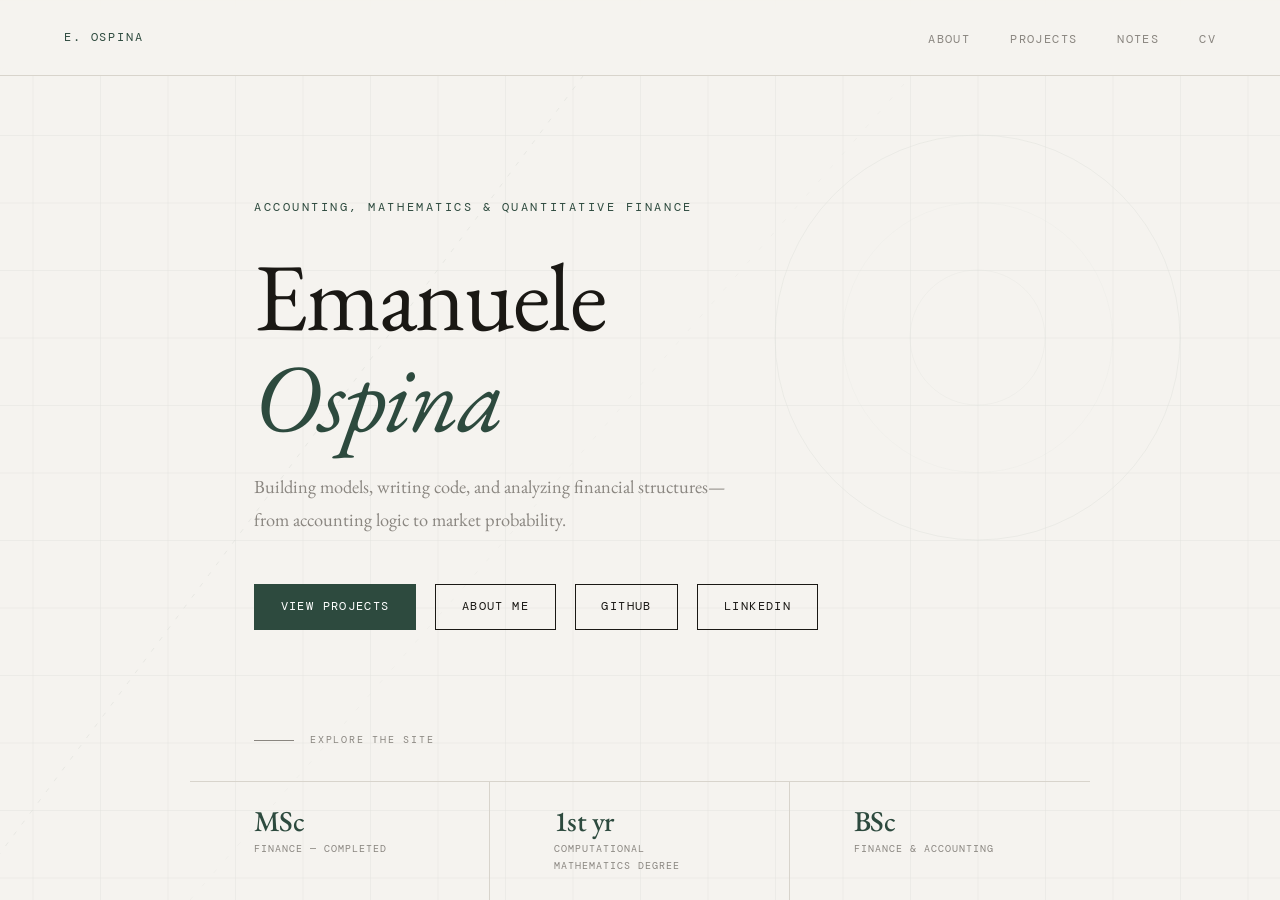
==== commit cfcbd617: "index.html" ====
--- a/index.html
+++ b/index.html
@@ -239,15 +239,16 @@
   <div class="math-float" style="font-size:1.2rem; left:88%; top:70%; animation-delay:10s; animation-duration:23s;">∇</div>
 
   <div class="hero-content">
-    <div class="hero-eyebrow">Mathematics &amp; Quantitative Finance</div>
+    <div class="hero-eyebrow">Accounting, Mathematics &amp; Quantitative Finance</div>
     <h1 class="hero-name">Emanuele<br><em>Ospina</em></h1>
     <p class="hero-desc">
-      Building models, writing code, and thinking about markets, probability, and the structure of things.
+      Building models, writing code, and analyzing financial structures—from accounting logic to market probability.
     </p>
     <div class="hero-links">
       <a href="projects.html" class="btn filled">View Projects</a>
       <a href="about.html" class="btn">About me</a>
       <a href="https://github.com/manu7zgz" target="_blank" class="btn">GitHub</a>
+      <a href="https://www.linkedin.com/in/emanuele-ospina-castellanos/" target="_blank" class="btn">LinkedIn</a>
     </div>
   </div>
 
@@ -264,12 +265,12 @@
       <div class="hero-stat-label">Finance — Completed</div>
     </div>
     <div class="hero-stat">
-      <div class="hero-stat-num">3rd yr</div>
-      <div class="hero-stat-label">Mathematics Degree</div>
+      <div class="hero-stat-num">1st yr</div>
+      <div class="hero-stat-label"> Computational Mathematics Degree</div>
     </div>
     <div class="hero-stat">
-      <div class="hero-stat-num">Madrid</div>
-      <div class="hero-stat-label">Spain</div>
+      <div class="hero-stat-num">BSc</div>
+      <div class="hero-stat-label">Finance &amp; Accounting</div>
     </div>
   </div>
 </section>
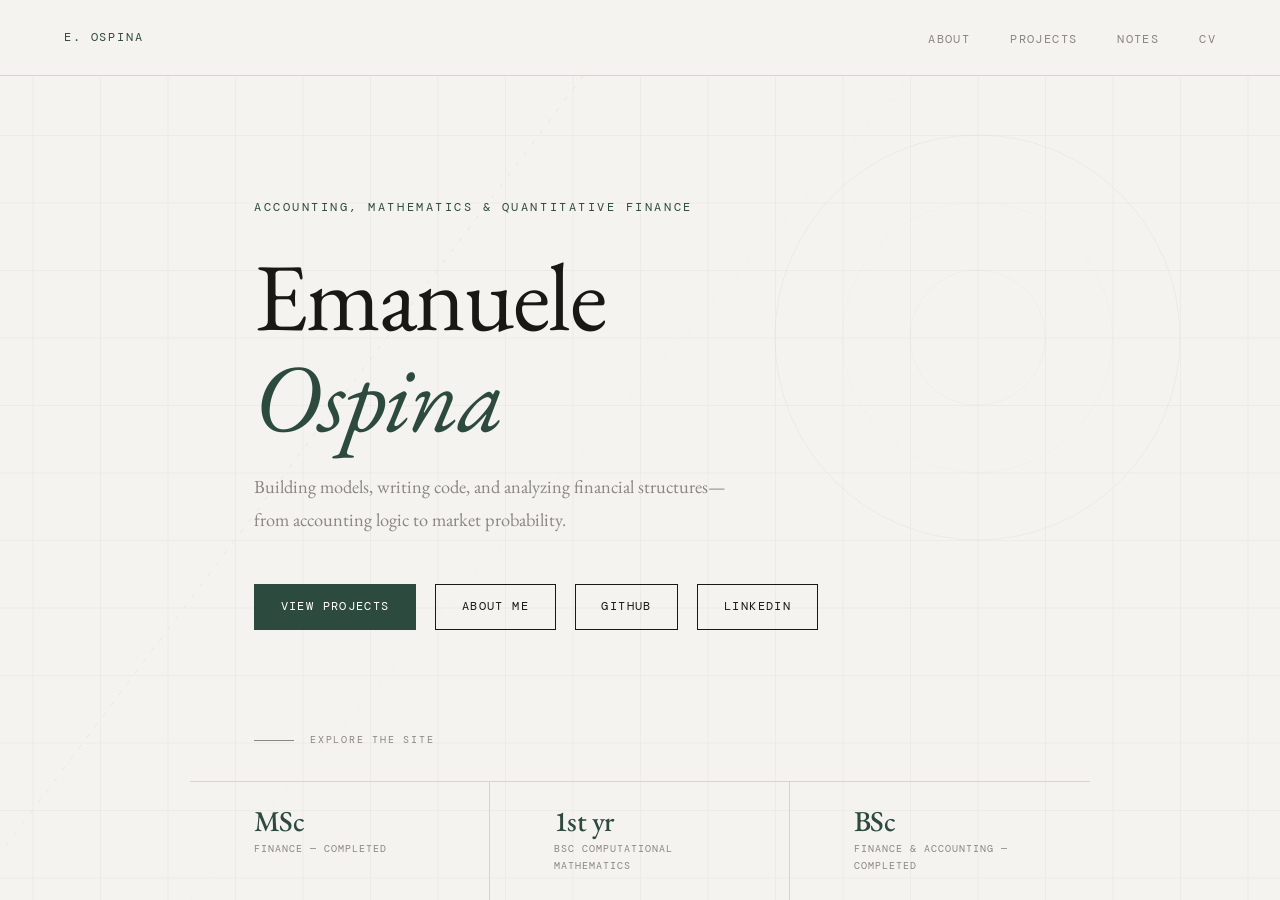
==== commit 66bcbb23: "index.html" ====
--- a/index.html
+++ b/index.html
@@ -247,7 +247,7 @@
     <div class="hero-links">
       <a href="projects.html" class="btn filled">View Projects</a>
       <a href="about.html" class="btn">About me</a>
-      <a href="https://github.com/manu7zgz" target="_blank" class="btn">GitHub</a>
+      <a href="https://github.com/emanueleospina" target="_blank" class="btn">GitHub</a>
       <a href="https://www.linkedin.com/in/emanuele-ospina-castellanos/" target="_blank" class="btn">LinkedIn</a>
     </div>
   </div>
@@ -266,11 +266,11 @@
     </div>
     <div class="hero-stat">
       <div class="hero-stat-num">1st yr</div>
-      <div class="hero-stat-label"> Computational Mathematics Degree</div>
+      <div class="hero-stat-label"> Bsc Computational Mathematics</div>
     </div>
     <div class="hero-stat">
       <div class="hero-stat-num">BSc</div>
-      <div class="hero-stat-label">Finance &amp; Accounting</div>
+      <div class="hero-stat-label">Finance &amp; Accounting — Completed</div>
     </div>
   </div>
 </section>
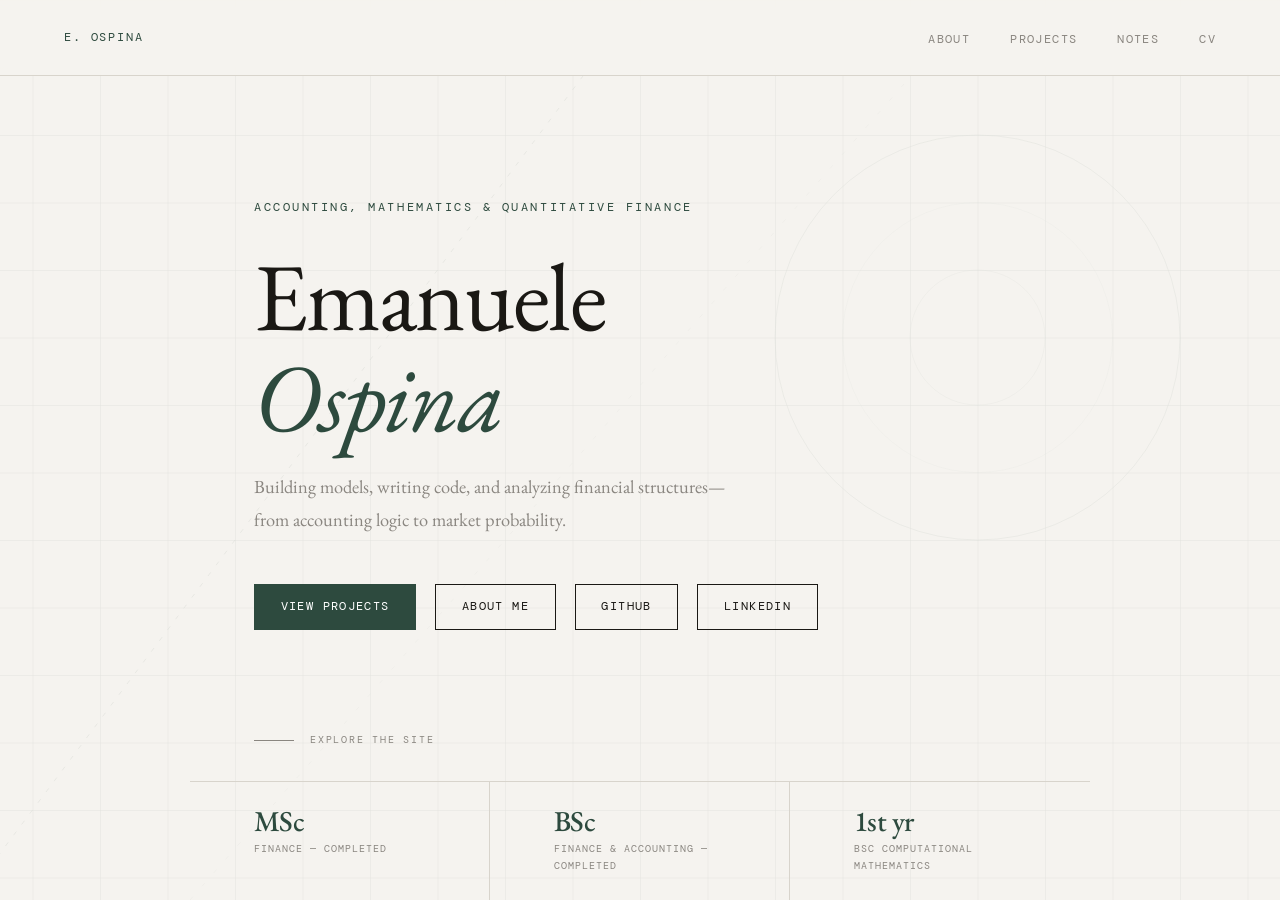
==== commit 07949404: "index.html" ====
--- a/index.html
+++ b/index.html
@@ -265,13 +265,13 @@
       <div class="hero-stat-label">Finance — Completed</div>
     </div>
     <div class="hero-stat">
+      <div class="hero-stat-num">BSc</div>
+      <div class="hero-stat-label">Finance &amp; Accounting — Completed</div>
+    </div>
+    <div class="hero-stat">
       <div class="hero-stat-num">1st yr</div>
       <div class="hero-stat-label"> Bsc Computational Mathematics</div>
     </div>
-    <div class="hero-stat">
-      <div class="hero-stat-num">BSc</div>
-      <div class="hero-stat-label">Finance &amp; Accounting — Completed</div>
-    </div>
   </div>
 </section>
 
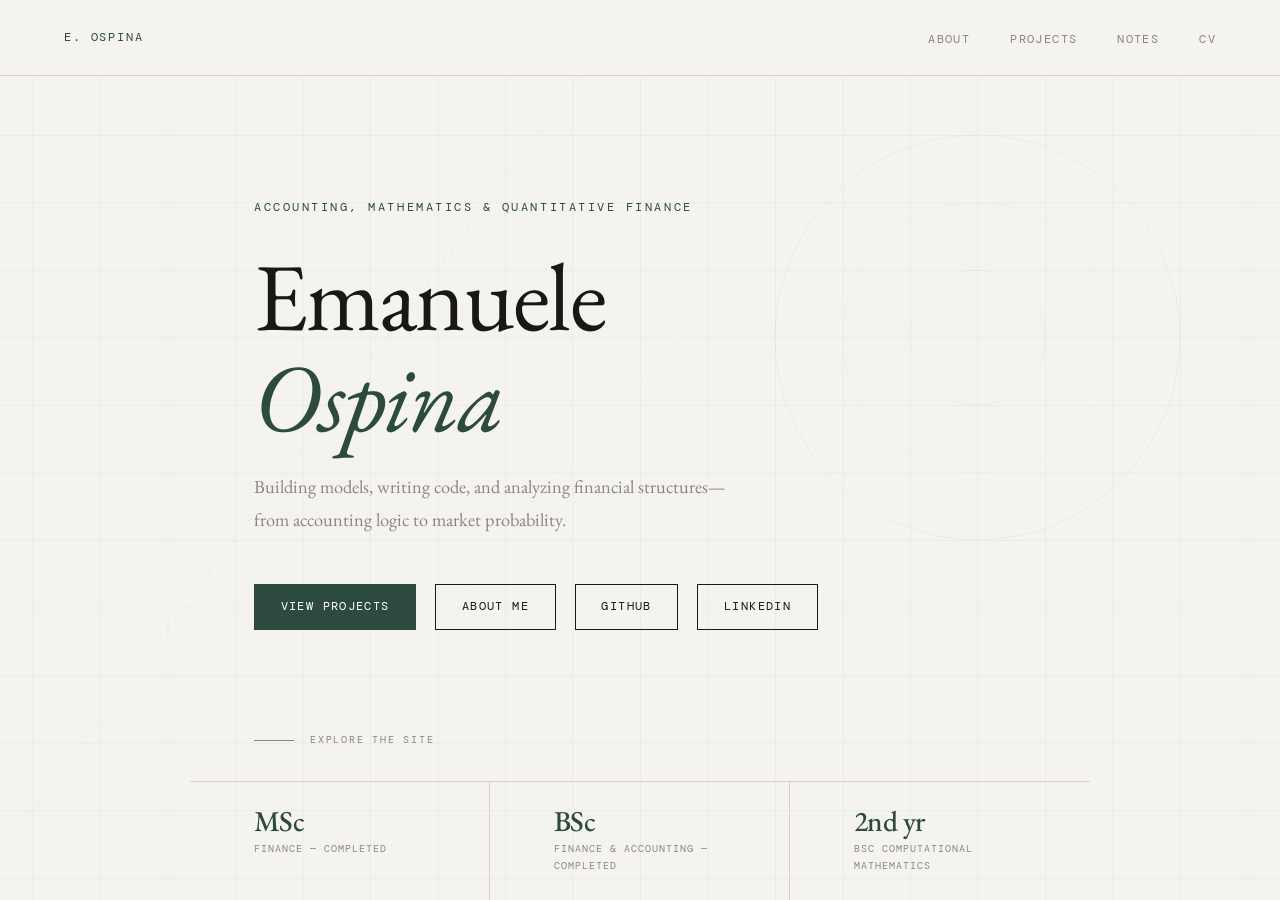
==== commit 2af002e1: "Change '1st yr' to '2nd yr' in index.html" ====
--- a/index.html
+++ b/index.html
@@ -269,7 +269,7 @@
       <div class="hero-stat-label">Finance &amp; Accounting — Completed</div>
     </div>
     <div class="hero-stat">
-      <div class="hero-stat-num">1st yr</div>
+      <div class="hero-stat-num">2nd yr</div>
       <div class="hero-stat-label"> Bsc Computational Mathematics</div>
     </div>
   </div>
